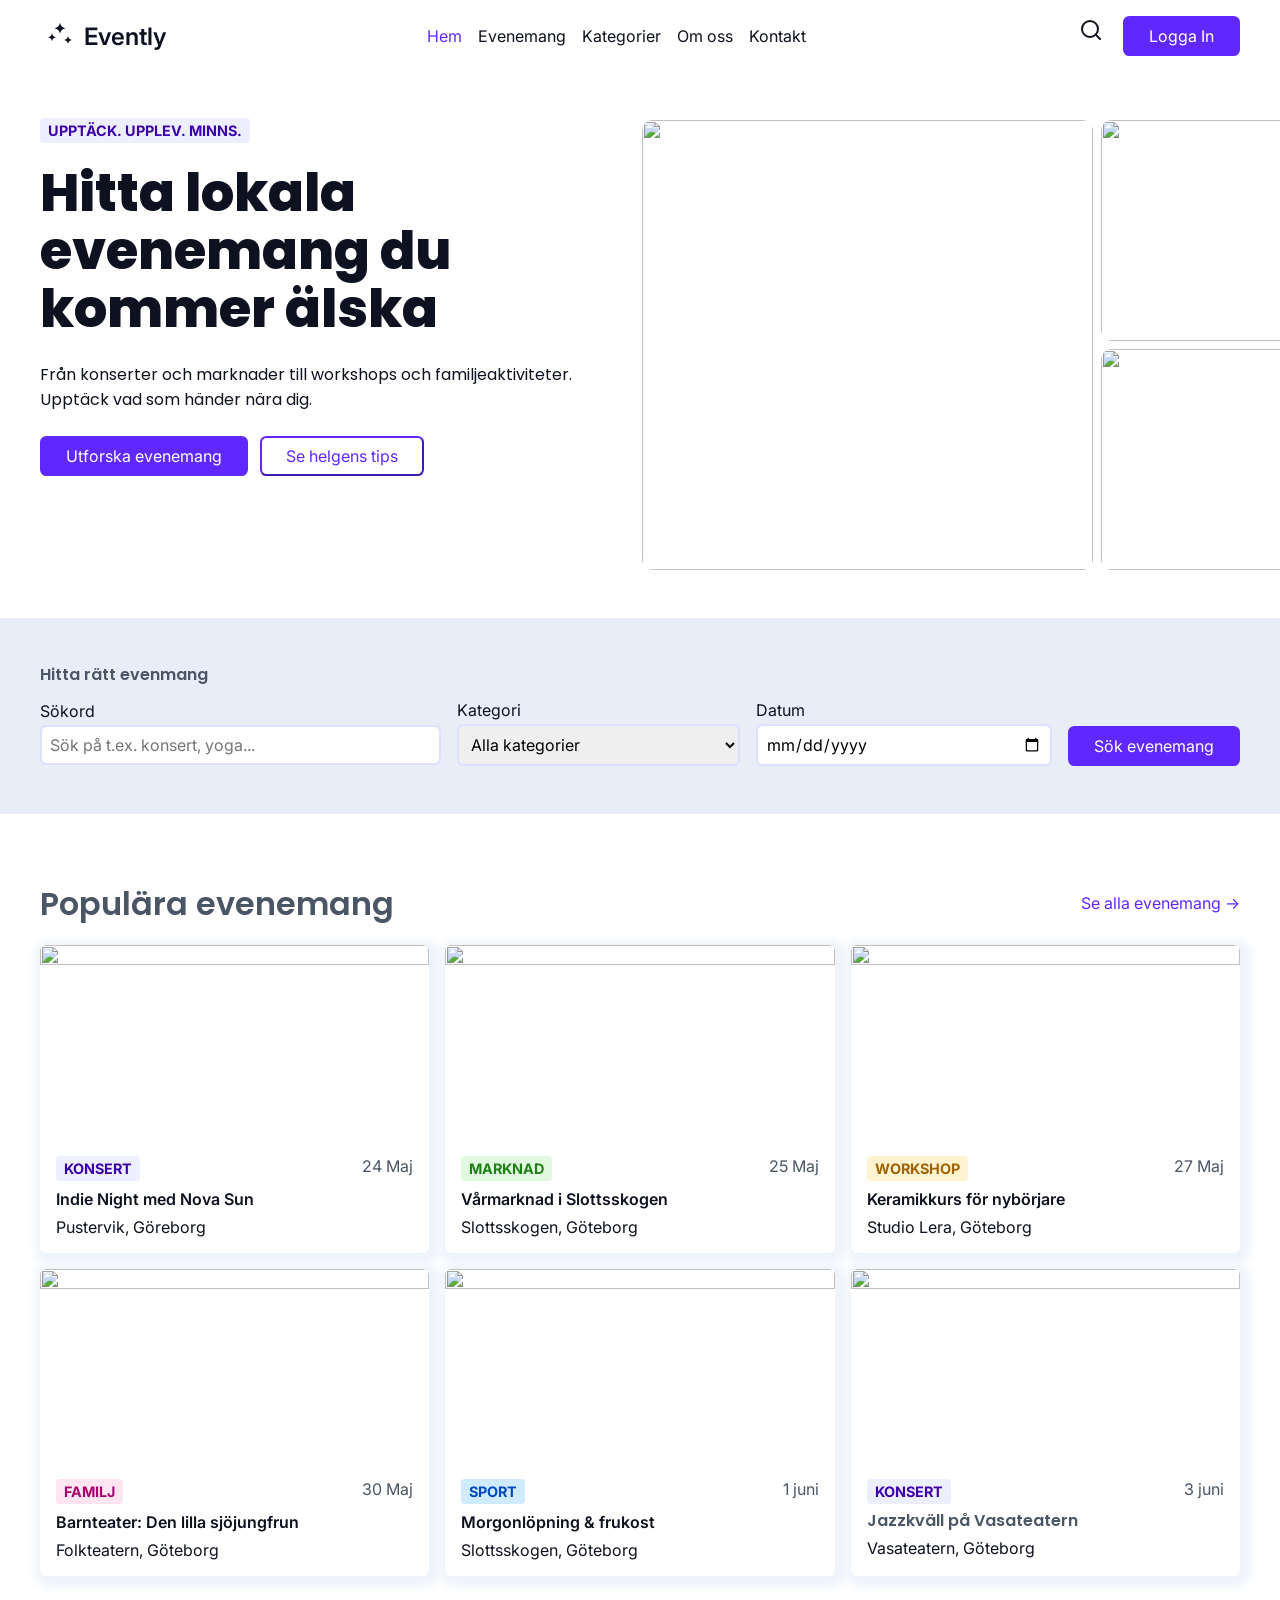
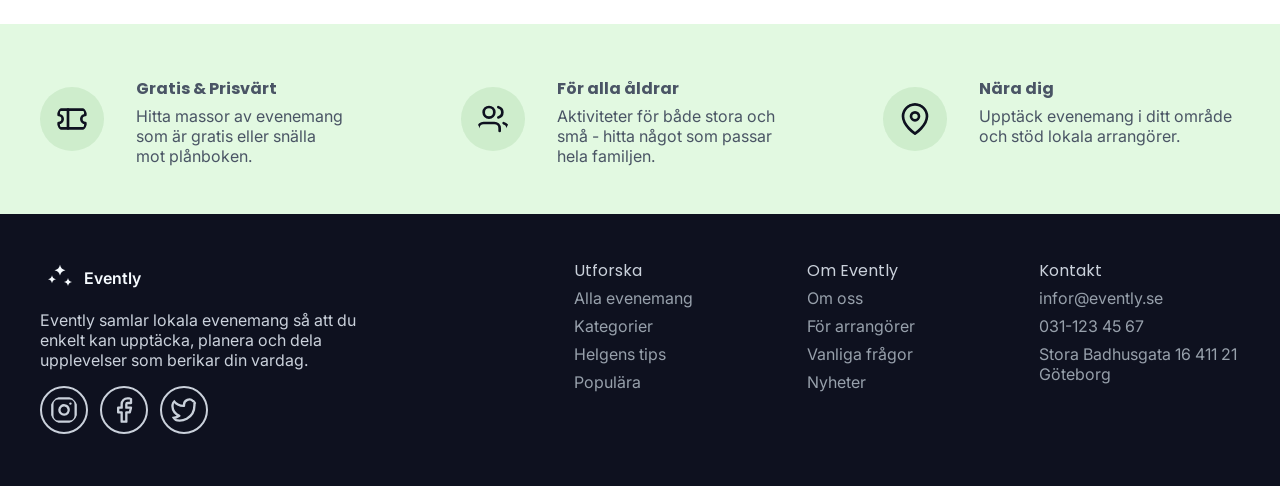
==== index.html @ c45d1dda "Fix: Header and burger responsiveness" ====
<!doctype html>
<html lang="sv">
  <head>
    <meta charset="UTF-8" />
    <meta name="viewport" content="width=device-width, initial-scale=1.0" />
    <title>Evently - Hitta lokala evenemang du kommer älska</title>
    <!-- Google Fonts Preconnect and Links for Variable Fonts: Inter and Poppins -->
    <link rel="preconnect" href="https://fonts.googleapis.com" />
    <link rel="preconnect" href="https://fonts.gstatic.com" crossorigin />
    <link
      href="https://fonts.googleapis.com/css2?family=Inter:ital,opsz,wght@0,14..32,100..900;1,14..32,100..900&family=Poppins:ital,wght@0,100;0,200;0,300;0,400;0,500;0,600;0,700;0,800;0,900;1,100;1,200;1,300;1,400;1,500;1,600;1,700;1,800;1,900&display=swap"
      rel="stylesheet"
    />
    <link rel="stylesheet" href="style.css" />
    <script src="/script.js" async></script>
  </head>

  <body>
    <!-- Header -->
    <header class="content-grid full-width">
      <div class="topnav">
        <span class="topnav__logo">
          <!-- logo icon -->
          <svg
            width="32"
            height="32"
            viewBox="0 0 24 24"
            fill="currentColor"
            xmlns="http://www.w3.org/2000/svg"
            aria-hidden="true"
          >
            <path
              d="M12 2c-.4 2.3-1.8 3.7-4.1 4.1C10.2 6.5 11.6 7.9 12 10.2c.4-2.3 1.8-3.7 4.1-4.1-2.3-.4-3.7-1.8-4.1-4.1zM6 10c-.3 1.7-1.3 2.7-3 3 1.7.3 2.7 1.3 3 3 .3-1.7 1.3-2.7 3-3-1.7-.3-2.7-1.3-3-3zm12 2c-.3 1.7-1.3 2.7-3 3 1.7.3 2.7 1.3 3 3 .3-1.7 1.3-2.7 3-3-1.7-.3-2.7-1.3-3-3z"
            />
          </svg>
          <a href="#"> Evently </a>
        </span>
        <span id="nav-label" hidden>Navigation</span>

        <div class="topnav__menu" role="dialog" aria-labelledby="nav-label">
          <button
            id="btnNavClose"
            class="topnav__close nav-button "
            aria-label="Close"
          >
            <svg
              width="20"
              height="20"
              xmlns="http://www.w3.org/2000/svg"
              viewBox="0 0 384 512"
            >
              <!--!Font Awesome Free v7.2.0 by @fontawesome - https://fontawesome.com License - https://fontawesome.com/license/free Copyright 2026 Fonticons, Inc.-->
              <path
                d="M376.6 84.5c11.3-13.6 9.5-33.8-4.1-45.1s-33.8-9.5-45.1 4.1L192 206 56.6 43.5C45.3 29.9 25.1 28.1 11.5 39.4S-3.9 70.9 7.4 84.5L150.3 256 7.4 427.5c-11.3 13.6-9.5 33.8 4.1 45.1s33.8 9.5 45.1-4.1L192 306 327.4 468.5c11.3 13.6 31.5 15.4 45.1 4.1s15.4-31.5 4.1-45.1L233.7 256 376.6 84.5z"
              />
            </svg>
            <!-- <img src="" alt="" width="28" height="28" /> -->
          </button>
          <ul class="topnav__links">
            <li class="topnav__item">
              <a href="#" class="topnav__link active-link">Hem</a>
            </li>
            <li class="topnav__item">
              <a href="#" class="topnav__link">Evenemang</a>
            </li>
            <li class="topnav__item">
              <a href="#" class="topnav__link">Kategorier</a>
            </li>
            <li class="topnav__item">
              <a href="#" class="topnav__link">Om oss</a>
            </li>
            <li class="topnav__item">
              <a href="#" class="topnav__link">Kontakt</a>
            </li>
          </ul>
          <button class="topnav__login-burger alt-button">Logga In</button>
        </div>
        <div>
          <!-- spyglass icon -->
          <a href="#" class="topnav__search-icon" aria-label="Sök på sidan">
            <svg
              width="24"
              height="24"
              viewBox="0 0 24 24"
              fill="none"
              stroke="currentColor"
              stroke-width="2"
              stroke-linecap="round"
              stroke-linejoin="round"
              aria-hidden="true"
            >
              <circle cx="11" cy="11" r="8"></circle>
              <line x1="21" y1="21" x2="16.65" y2="16.65"></line>
            </svg>
          </a>
          <button
            id="btnNavOpen"
            class="topnav__open nav-button alt-button"
            aria-expanded="false"
            aria-labelledby="nav-label"
          >
            <svg
              width="24"
              height="24"
              viewBox="0 0 20 20"
              fill="none"
              stroke="currentColor"
              stroke-width="2"
              stroke-linecap="round"
              stroke-linejoin="round"
              aria-hidden="true"
            >
              <line x1="4" y1="12" x2="20" y2="12"></line>
              <line x1="4" y1="6" x2="20" y2="6"></line>
              <line x1="4" y1="18" x2="20" y2="18"></line>
            </svg>
          </button>
          <button class="topnav__login cta-button">Logga In</button>
        </div>
      </div>
    </header>

    <!-- Main content -->
    <main class="content-grid">
      <section class="hero">
        <div class="hero__text-content">
          <span class="tag">Upptäck. Upplev. Minns.</span>
          <h1 class="hero__heading">
            <!-- h1? hero text-->
            Hitta lokala evenemang du kommer älska
          </h1>
          <p class="hero__paragraph">
            <!-- Hero blurb-->
            Från konserter och marknader till workshops och familjeaktiviteter.
            Upptäck vad som händer nära dig.
          </p>

          <div class="hero__cta">
            <button class="cta-button">Utforska evenemang</button>
            <button class="alt-button">Se helgens tips</button>
          </div>
        </div>
        <!--Bild grid-->
        <div class="hero__image-grid">
          <img
            src="https://picsum.photos/id/158/400/400"
            alt=""
            class="hero__image"
          /><img
            src="https://picsum.photos/id/195/400/200"
            alt=""
            class="hero__image"
          /><img
            src="https://picsum.photos/id/250/400/200"
            alt=""
            class="hero__image"
          />
        </div>
      </section>

      <section class="filter-bar full-width">
        <h2>Hitta rätt evenmang</h2>
        <div class="filter-bar__filters">
          <form>
            <div class="filter-bar__filter">
              <label for="search">Sökord </label>
              <input
                type="text"
                class="search"
                id="search"
                placeholder="Sök på t.ex. konsert, yoga..."
              />
            </div>
            <div class="filter-bar__filter">
              <label for="category">Kategori</label>
              <select name="" id="category">
                <option value="">Alla kategorier</option>
                <option value="">Konsert</option>
                <option value="">Marknad</option>
                <option value="">Workshop</option>
                <option value="">Familja</option>
                <option value="">Sport</option>
                <option value="">Hälsa</option>
              </select>
            </div>
            <div class="filter-bar__filter">
              <label for="date">Datum</label>
              <input type="date" id="date" />
            </div>
            <button class="cta-button">Sök evenemang</button>
          </form>
        </div>
      </section>

      <section class="grid-section">
        <div class="grid-section__top">
          <h2>Populära evenemang</h2>
          <a href="#">Se alla evenemang -></a>
        </div>
        <div class="grid-section__grid">
          <article class="grid-section__card">
            <div class="grid-section__card-top">
              <img
                src="https://picsum.photos/id/452/400/200"
                alt=""
                class="grid-section__card-image"
              />
              <svg
                class="grid-section__heart"
                width="20"
                height="20"
                viewBox="0 0 24 24"
                fill="none"
                stroke="currentColor"
                stroke-width="2"
                stroke-linecap="round"
                stroke-linejoin="round"
                aria-hidden="true"
              >
                <path
                  d="M20.84 4.61a5.5 5.5 0 0 0-7.78 0L12 5.67l-1.06-1.06a5.5 5.5 0 0 0-7.78 7.78l1.06 1.06L12 21.23l7.78-7.78 1.06-1.06a5.5 5.5 0 0 0 0-7.78z"
                ></path>
              </svg>
            </div>
            <div class="grid-section__text">
              <div class="grid-section__info-row">
                <span type="concert" class="grid-section__tag tag">Konsert</span
                ><span class="grid-section__date"
                  ><time datetime="2026-05-24">24 Maj</time></span
                >
              </div>
              <p class="grid-section__card-title">Indie Night med Nova Sun</p>
              <p class="grid-section__card-location">Pustervik, Göreborg</p>
            </div>
          </article>

          <article class="grid-section__card">
            <div class="grid-section__card-top">
              <img
                src="https://picsum.photos/id/459/400/200"
                alt=""
                class="grid-section__card-image"
              />
              <svg
                class="grid-section__heart"
                width="20"
                height="20"
                viewBox="0 0 24 24"
                fill="none"
                stroke="currentColor"
                stroke-width="2"
                stroke-linecap="round"
                stroke-linejoin="round"
                aria-hidden="true"
              >
                <path
                  d="M20.84 4.61a5.5 5.5 0 0 0-7.78 0L12 5.67l-1.06-1.06a5.5 5.5 0 0 0-7.78 7.78l1.06 1.06L12 21.23l7.78-7.78 1.06-1.06a5.5 5.5 0 0 0 0-7.78z"
                ></path>
              </svg>
            </div>
            <div class="grid-section__text">
              <div class="grid-section__info-row">
                <span type="market" class="grid-section__tag tag">Marknad</span
                ><span class="grid-section__date"
                  ><time datetime="2026-05-24">25 Maj</time></span
                >
              </div>
              <p class="grid-section__card-title">Vårmarknad i Slottsskogen</p>
              <p class="grid-section__card-location">Slottsskogen, Göteborg</p>
            </div>
          </article>

          <article class="grid-section__card">
            <div class="grid-section__card-top">
              <img
                src="https://picsum.photos/id/137/400/200"
                alt=""
                class="grid-section__card-image"
              />
              <svg
                class="grid-section__heart"
                width="20"
                height="20"
                viewBox="0 0 24 24"
                fill="none"
                stroke="currentColor"
                stroke-width="2"
                stroke-linecap="round"
                stroke-linejoin="round"
                aria-hidden="true"
              >
                <path
                  d="M20.84 4.61a5.5 5.5 0 0 0-7.78 0L12 5.67l-1.06-1.06a5.5 5.5 0 0 0-7.78 7.78l1.06 1.06L12 21.23l7.78-7.78 1.06-1.06a5.5 5.5 0 0 0 0-7.78z"
                ></path>
              </svg>
            </div>
            <div class="grid-section__text">
              <div class="grid-section__info-row">
                <span type="workshop" class="grid-section__tag tag"
                  >Workshop</span
                ><span class="grid-section__date"
                  ><time datetime="2026-05-24">27 Maj</time></span
                >
              </div>
              <p class="grid-section__card-title">Keramikkurs för nybörjare</p>
              <p class="grid-section__card-location">Studio Lera, Göteborg</p>
            </div>
          </article>

          <article class="grid-section__card">
            <div class="grid-section__card-top">
              <img
                src="https://picsum.photos/id/1084/400/200"
                alt=""
                class="grid-section__card-image"
              />
              <svg
                class="grid-section__heart"
                width="20"
                height="20"
                viewBox="0 0 24 24"
                fill="none"
                stroke="currentColor"
                stroke-width="2"
                stroke-linecap="round"
                stroke-linejoin="round"
                aria-hidden="true"
              >
                <path
                  d="M20.84 4.61a5.5 5.5 0 0 0-7.78 0L12 5.67l-1.06-1.06a5.5 5.5 0 0 0-7.78 7.78l1.06 1.06L12 21.23l7.78-7.78 1.06-1.06a5.5 5.5 0 0 0 0-7.78z"
                ></path>
              </svg>
            </div>
            <div class="grid-section__text">
              <div class="grid-section__info-row">
                <span type="family" class="grid-section__tag tag">Familj</span
                ><span class="grid-section__date"
                  ><time datetime="2026-05-24">30 Maj</time></span
                >
              </div>
              <p class="grid-section__card-title">
                Barnteater: Den lilla sjöjungfrun
              </p>
              <p class="grid-section__card-location">Folkteatern, Göteborg</p>
            </div>
          </article>

          <article class="grid-section__card">
            <div class="grid-section__card-top">
              <img
                src="https://picsum.photos/id/473/400/200"
                alt=""
                class="grid-section__card-image"
              />
              <svg
                class="grid-section__heart"
                width="20"
                height="20"
                viewBox="0 0 24 24"
                fill="none"
                stroke="currentColor"
                stroke-width="2"
                stroke-linecap="round"
                stroke-linejoin="round"
                aria-hidden="true"
              >
                <path
                  d="M20.84 4.61a5.5 5.5 0 0 0-7.78 0L12 5.67l-1.06-1.06a5.5 5.5 0 0 0-7.78 7.78l1.06 1.06L12 21.23l7.78-7.78 1.06-1.06a5.5 5.5 0 0 0 0-7.78z"
                ></path>
              </svg>
            </div>
            <div class="grid-section__text">
              <div class="grid-section__info-row">
                <span type="sport" class="grid-section__tag tag">Sport</span
                ><span class="grid-section__date"
                  ><time datetime="2026-05-24">1 juni</time></span
                >
              </div>
              <p class="grid-section__card-title">Morgonlöpning & frukost</p>
              <p class="grid-section__card-location">Slottsskogen, Göteborg</p>
            </div>
          </article>
          <article class="grid-section__card">
            <div class="grid-section__card-top">
              <img
                src="https://picsum.photos/id/1082/400/200"
                alt=""
                class="grid-section__card-image"
              />
              <svg
                class="grid-section__heart"
                width="20"
                height="20"
                viewBox="0 0 24 24"
                fill="none"
                stroke="currentColor"
                stroke-width="2"
                stroke-linecap="round"
                stroke-linejoin="round"
                aria-hidden="true"
              >
                <path
                  d="M20.84 4.61a5.5 5.5 0 0 0-7.78 0L12 5.67l-1.06-1.06a5.5 5.5 0 0 0-7.78 7.78l1.06 1.06L12 21.23l7.78-7.78 1.06-1.06a5.5 5.5 0 0 0 0-7.78z"
                ></path>
              </svg>
            </div>
            <div class="grid-section__text">
              <div class="grid-section__info-row">
                <span type="concert" class="grid-section__tag tag">Konsert</span
                ><span class="grid-section__date"
                  ><time datetime="2026-05-24">3 juni</time></span
                >
              </div>
              <h3 class="grid-section__card-title">Jazzkväll på Vasateatern</h3>
              <p class="grid-section__card-location">Vasateatern, Göteborg</p>
            </div>
          </article>
        </div>
      </section>

      <section class="sales-bar full-width">
        <div class="sales-bar__wrapper">
          <div class="sales-bar__item">
            <!-- ticket icon -->
            <svg
              class="m-1 text-emerald-800 sales-bar__image"
              width="24"
              height="24"
              viewBox="0 0 24 24"
              fill="none"
              stroke="currentColor"
              stroke-width="2"
              stroke-linecap="round"
              stroke-linejoin="round"
              aria-hidden="true"
            >
              <path
                d="M2 9a3 3 0 0 1 0 6v2a2 2 0 0 0 2 2h16a2 2 0 0 0 2-2v-2a3 3 0 0 1 0-6V7a2 2 0 0 0-2-2H4a2 2 0 0 0-2 2v2z"
              ></path>
              <line x1="9" y1="5" x2="9" y2="19"></line>
            </svg>
            <div>
              <h2 class="sales-bar__title">Gratis & Prisvärt</h2>
              <p class="sales-bar__text">
                Hitta massor av evenemang som är gratis eller snälla mot
                plånboken.
              </p>
            </div>
          </div>
          <div class="sales-bar__item">
            <!-- people icon -->
            <svg
              class="m-1 text-emerald-800 sales-bar__image"
              width="24"
              height="24"
              viewBox="0 0 24 24"
              fill="none"
              stroke="currentColor"
              stroke-width="2"
              stroke-linecap="round"
              stroke-linejoin="round"
              aria-hidden="true"
            >
              <path d="M17 21v-2a4 4 0 0 0-4-4H5a4 4 0 0 0-4 4v2"></path>
              <circle cx="9" cy="7" r="4"></circle>
              <path d="M23 21v-2a4 4 0 0 0-3-3.87"></path>
              <path d="M16 3.13a4 4 0 0 1 0 7.75"></path>
            </svg>
            <div>
              <h2 class="sales-bar__title">För alla åldrar</h2>
              <p class="sales-bar__text">
                Aktiviteter för både stora och små - hitta något som passar hela
                familjen.
              </p>
            </div>
          </div>
          <div class="sales-bar__item">
            <!-- location icon -->
            <svg
              class="m-1 text-emerald-800 sales-bar__image"
              width="24"
              height="24"
              viewBox="0 0 24 24"
              fill="none"
              stroke="currentColor"
              stroke-width="2"
              stroke-linecap="round"
              stroke-linejoin="round"
              aria-hidden="true"
            >
              <path d="M21 10c0 7-9 13-9 13s-9-6-9-13a9 9 0 0 1 18 0z"></path>
              <circle cx="12" cy="10" r="3"></circle>
            </svg>
            <div>
              <h2 class="sales-bar__title">Nära dig</h2>
              <p class="sales-bar__text">
                Upptäck evenemang i ditt område och stöd lokala arrangörer.
              </p>
            </div>
          </div>
        </div>
      </section>
    </main>

    <!-- Footer -->
    <footer class="content-grid full-width">
      <div class="footer__wrapper">
        <div class="footer__logo-wrapper wrapper">
          <span class="footer__logo">
            <svg
              width="32"
              height="32"
              viewBox="0 0 24 24"
              fill="currentColor"
              xmlns="http://www.w3.org/2000/svg"
              aria-hidden="true"
            >
              <path
                d="M12 2c-.4 2.3-1.8 3.7-4.1 4.1C10.2 6.5 11.6 7.9 12 10.2c.4-2.3 1.8-3.7 4.1-4.1-2.3-.4-3.7-1.8-4.1-4.1zM6 10c-.3 1.7-1.3 2.7-3 3 1.7.3 2.7 1.3 3 3 .3-1.7 1.3-2.7 3-3-1.7-.3-2.7-1.3-3-3zm12 2c-.3 1.7-1.3 2.7-3 3 1.7.3 2.7 1.3 3 3 .3-1.7 1.3-2.7 3-3-1.7-.3-2.7-1.3-3-3z"
              />
            </svg>
            Evently</span
          >
          <p>
            Evently samlar lokala evenemang så att du enkelt kan upptäcka,
            planera och dela upplevelser som berikar din vardag.
          </p>
          <div class="footer__social-icons">
            <!-- instagram icon -->
            <a href="#" aria-label="Instagram">
              <svg
                width="20"
                height="20"
                viewBox="0 0 24 24"
                fill="none"
                stroke="currentColor"
                stroke-width="2"
                stroke-linecap="round"
                stroke-linejoin="round"
                aria-hidden="true"
              >
                <rect x="2" y="2" width="20" height="20" rx="5" ry="5"></rect>
                <path
                  d="M16 11.37A4 4 0 1 1 12.63 8 4 4 0 0 1 16 11.37z"
                ></path>
                <line x1="17.5" y1="6.5" x2="17.51" y2="6.5"></line>
              </svg>
            </a>
            <!-- facebook icon -->
            <a href="#" aria-label="Facebook">
              <svg
                width="20"
                height="20"
                viewBox="0 0 24 24"
                fill="none"
                stroke="currentColor"
                stroke-width="2"
                stroke-linecap="round"
                stroke-linejoin="round"
                aria-hidden="true"
              >
                <path
                  d="M18 2h-3a5 5 0 0 0-5 5v3H7v4h3v8h4v-8h3l1-4h-4V7a1 1 0 0 1 1-1h3z"
                ></path>
              </svg>
            </a>
            <a href="#" aria-label="Twitter / X">
              <svg
                width="20"
                height="20"
                viewBox="0 0 24 24"
                fill="none"
                stroke="currentColor"
                stroke-width="2"
                stroke-linecap="round"
                stroke-linejoin="round"
                aria-hidden="true"
              >
                <path
                  d="M23 3a10.9 10.9 0 0 1-3.14 1.53 4.48 4.48 0 0 0-7.86 3v1A10.66 10.66 0 0 1 3 4s-4 9 5 13a11.64 11.64 0 0 1-7 2c9 5 20 0 20-11.5a4.5 4.5 0 0 0-.08-.83A7.72 7.72 0 0 0 23 3z"
                ></path>
              </svg>
            </a>
          </div>
        </div>

        <div class="footer__explore-wrapper wrapper">
          <h3>Utforska</h3>
          <ul>
            <li><a href="#">Alla evenemang</a></li>
            <li><a href="#">Kategorier</a></li>
            <li><a href="#">Helgens tips</a></li>
            <li><a href="#">Populära</a></li>
          </ul>
        </div>
        <div class="footer__about-wrapper wrapper">
          <h3>Om Evently</h3>
          <ul>
            <li><a href="#">Om oss</a></li>
            <li><a href="#">För arrangörer</a></li>
            <li><a href="#">Vanliga frågor</a></li>
            <li><a href="#">Nyheter</a></li>
          </ul>
        </div>
        <div class="footer__contact-wrapper wrapper">
          <h3>Kontakt</h3>
          <ul>
            <li><a href="mailto:#">infor@evently.se</a></li>
            <li><a href="tel:#">031-123 45 67</a></li>
            <li><address>Stora Badhusgata 16 411 21 Göteborg</address></li>
          </ul>
        </div>
      </div>
    </footer>
  </body>
</html>
---- style.css ----
:root {
  /* Fonts */
  --font-inter: "Inter", system-ui, -apple-system, sans-serif;
  --font-poppins: "Poppins", system-ui, -apple-system, sans-serif;

  /* Brand Colors */
  --purple-100: oklch(95.6% 0.028 282);
  --purple-200: oklch(91.7% 0.049 281);
  --purple-400: oklch(65.382% 0.18828 279.856);
  --purple-600: oklch(51.52% 0.2801 282.26);
  --purple-800: oklch(33.8% 0.24 285);
  --indigo-100: oklch(94.5% 0.015 264);

  /* Neutral Colors */
  --gray-50: oklch(98.53% 0.0076 250.77);
  --gray-100: oklch(96.5% 0.01 250);
  --gray-300: oklch(85.82% 0.0156 254.4);
  --gray-400: oklch(70.12% 0.019 252.3);
  --gray-600: oklch(44.51% 0.0304 257.65);
  --gray-900: oklch(18.23% 0.0298 274.65);
  --gray-950: oklch(18.23% 0.0298 274.65);
  --white: oklch(100% 0 0);
  --transparent: oklch(100% 0 0 / 0);

  /* Utility Colors */
  --mint-50: oklch(97.5% 0.015 165);
  --mint-200: oklch(92% 0.035 165);
  --emerald-100: oklch(95.9% 0.04 144);
  --emerald-800: oklch(52.71% 0.1654 142.1);
  --orange-100: oklch(96.8% 0.05 90);
  --orange-800: oklch(55% 0.14 75);
  --pink-100: oklch(94.8% 0.035 348);
  --pink-800: oklch(48.55% 0.2038 350.7);
  --blue-100: oklch(92.8% 0.05 250);
  --blue-800: oklch(45% 0.2 260);

  /* Spacing */
  --spacing: 0.25rem;
  --spacing-1: 0.25rem;
  --spacing-2: 0.5rem;
  --spacing-3: 0.75rem;
  --spacing-4: 1rem;
  --spacing-5: 1.5rem;
  --spacing-6: 2rem;
  --spacing-7: 3rem;

  /* Rounded */
  --rounded: 0.25rem;
  --rounded-1: 0.4rem;
  --rounded-2: 0.7rem;
}

/* ==========================================
    Basic reset & typography
   ========================================== */

* {
  margin: 0;
  padding: 0;
  font: inherit;

  box-sizing: border-box;
}

img {
  max-width: 100%;
  height: auto;
  display: block;
  object-fit: cover;
}

a {
  text-decoration: none;
  color: inherit;
  cursor: pointer;
}

ul {
  list-style: none;
}

/* Add dark mode back in if there is time. */

html {
  color-scheme: light;
}

/*** Global/base styles ***/

body {
  font-family: var(--font-inter);
  color: var(--gray-900);
}

h1,
h2,
h3,
h4,
h5,
h6 {
  font-family: var(--font-poppins);
  text-wrap: balance;
  line-height: 1.1;
}

h2,
h3,
h4,
h5,
h6 {
  color: var(--gray-600);
}

p {
  text-wrap: pretty;
}

/* Custom premium scrollbar */
::-webkit-scrollbar {
  width: 10px;
}

::-webkit-scrollbar-track {
  background: var(--gray-50);
}

::-webkit-scrollbar-thumb {
  background: var(--gray-300);
  border-radius: 5px;
  border: 2px solid var(--gray-50);
}

::-webkit-scrollbar-thumb:hover {
  background: var(--purple-400);
}

/* Kevin Powell's content-grid layout pattern */
.content-grid {
  --padding-inline: calc(var(--spacing) * 6);
  --content-max-width: 75rem;
  --breakout-max-width: 85rem;

  --breakout-size: calc(
    (var(--breakout-max-width) - var(--content-max-width)) / 2
  );

  display: grid;
  grid-template-columns:
    [full-width-start] minmax(var(--padding-inline), 1fr)
    [breakout-start] minmax(0, var(--breakout-size)) [content-start] minmax(
      min(100% - (var(--padding-inline) * 2), var(--content-max-width)),
      1fr
    )
    [content-end] minmax(0, var(--breakout-size)) [breakout-end] minmax(
      var(--padding-inline),
      1fr
    )
    [full-width-end];
}

.content-grid > :not(.breakout, .full-width),
.full-width > :not(.breakout, .full-width) {
  grid-column: content;
}

.content-grid > .breakout {
  grid-column: breakout;
}

.content-grid > .full-width {
  grid-column: full-width;

  display: grid;
  grid-template-columns: inherit;
}

/* Screen-reader utility (Visually Hidden) */
.visually-hidden {
  position: absolute;
  width: 1px;
  height: 1px;
  padding: 0;
  margin: -1px;
  overflow: hidden;
  clip: rect(0, 0, 0, 0);
  white-space: nowrap;
  border: 0;
}

/* Navigation both mobile and desktop */

.topnav {
  display: flex;
  justify-content: space-between;
  align-items: center;
  padding-block: var(--spacing-4);

  .nav-button {
    border: 0;

    @media (width >= 50rem) {
      display: none;
    }
  }

  .topnav__login-burger {
    background-color: var(--white);
    color: var(--purple-600);
    order: 3;
    display: inline;

    margin: auto;

    @media (width >= 50rem) {
      display: none;
    }
  }

  .topnav__login {
    order: 3;
    display: none;
    @media (width >= 50rem) {
      display: inline;
    }
  }

  #btnNavOpen {
    order: 3;
  }
}

.topnav__logo,
.footer__logo {
  display: flex;
  align-items: center;
  gap: var(--spacing-2);
  padding-inline: var(--spacing-1);

  a {
    font-size: 1.5rem;
    font-weight: 600;
  }
}

.footer__logo {
  font-size: 1rem;
  font-weight: 600;
  color: var(--gray-50);
}

.topnav__menu.is-open {
  translate: 0;

  @media (prefers-reduced-motion) {
    opacity: 1;
  }
}

.topnav__close {
  display: block;
  margin-inline-start: auto;
  margin-block-end: 8rem;
}

.topnav__menu {
  @media (width < 50rem) {
    position: fixed;
    display: flex;
    flex-direction: column;
    z-index: 20;
    inset: 0;
    padding: 1.5rem;
    background-color: var(--purple-400);
    translate: 100vw 0;
    transition: translate 0.5s ease-in-out;
  }

  @media (width < 50rem) and (prefers-reduced-motion) {
    translate: 0;
    opacity: 0;
    transition: opacity 500ms ease-in-out;
  }
}

.topnav__links {
  display: flex;
  gap: 1rem;
  align-items: center;

  @media (width < 50rem) {
    flex-direction: column;
  }
}

.active-link {
  color: var(--purple-600);
}

.topnav__item {
  transition: 0.15s ease-in-out;

  &:hover,
  &:focus-visible {
    color: var(--purple-600);
    transform: translateY(-0.25rem);
  }

  &:active {
    transform: translateY(-0.1rem);
  }
}

.topnav__search-icon {
  padding: 1rem;
  transition: 0.15s ease-in-out;

  &:hover,
  &:focus-visible {
    color: var(--purple-600);
    transform: translateY(-0.25rem);
  }

  &:active {
    transform: translateY(-0.1rem);
  }
}

button {
  --button-background: var(--purple-600);
  --button-text: var(--white);
  background-color: var(--button-background);
  color: var(--button-text);
  padding-inline: var(--spacing-5);
  padding-block: var(--spacing-2);
  border-radius: var(--rounded-1);
  cursor: pointer;
  transition: 0.1s ease-out;

  &:hover,
  &:focus-visible {
    background-color: oklch(from var(--button-background) l c h / 0.8);
    color: oklch(from var(--button-text) l c h / 0.8);
    transform: translateY(-0.25rem) scale(1.02);
  }

  &:active {
    transform: translateY(-0.05rem) scale(1);
  }
}

.nav-button {
  --button-background: var(--transparent);
  padding: 0;

  &:hover,
  &:focus-visible {
    background-color: oklch(from var(--button-background) l c h / 0.8);
  }
}

.cta-button {
  --button-background: var(--purple-600);
  --button-text: var(--white);
  border: 2px solid var(--purple-600);
}
.alt-button {
  --button-background: var(--white);
  --button-text: var(--purple-600);
  border-color: var(--purple-600);
}

.tag {
  --tag-color: var(--purple-100);
  --tag-text-color: var(--purple-800);
  text-transform: uppercase;
  font-weight: bold;
  font-size: 0.9rem;
  padding-inline: var(--spacing-2);
  padding-block: var(--spacing-1);
  background-color: var(--tag-color);
  color: var(--tag-text-color);
  border-radius: var(--rounded);

  &[type="concert"] {
    --tag-color: var(--purple-100);
    --tag-text-color: var(--purple-800);
  }

  &[type="market"] {
    --tag-color: var(--emerald-100);
    --tag-text-color: var(--emerald-800);
  }

  &[type="workshop"] {
    --tag-color: var(--orange-100);
    --tag-text-color: var(--orange-800);
  }

  &[type="family"] {
    --tag-color: var(--pink-100);
    --tag-text-color: var(--pink-800);
  }

  &[type="sport"] {
    --tag-color: var(--blue-100);
    --tag-text-color: var(--blue-800);
  }
}
.hero {
  display: flex;
  flex-direction: column;
  justify-content: space-between;
  min-height: 30vh;
  margin-block: var(--spacing-6);

  padding-block: 1rem;

  .hero__heading {
    margin-block: var(--spacing-5);
    font-size: clamp(2rem, 3.5vw + 0.5rem, 5rem);
    font-weight: 800;
  }

  .hero__paragraph {
    margin-block: var(--spacing-5);
    font-family: var(--font-poppins);
    font-size: 1rem;
  }

  .hero__cta {
    display: flex;
    flex-wrap: wrap;
    gap: var(--spacing-3);
  }

  .hero__image-grid {
    width: 100%;
    display: grid;
    gap: var(--spacing-2);
    margin-block-start: var(--spacing-6);
    grid-template-columns: 1fr 1fr 1fr;

    img {
      width: 100%;
      aspect-ratio: 1 / 1;
      object-fit: cover;
      border-radius: var(--rounded-2);
    }
  }
  @media (width > 50rem) {
    .hero__image-grid {
      grid-template-columns: 4fr 2fr 3fr;

      img {
        height: 100%;
      }
    }
  }

  @media (width > 65rem) {
    flex-direction: row;
    gap: var(--spacing-6);
    .hero__image:nth-child(1) {
      grid-row: 1 / -3;
    }

    .hero__image-grid {
      margin-block: 0;

      grid-template-columns: 5fr 3fr;

      img {
        height: 100%;
      }
    }
  }
}

.filter-bar {
  background-color: var(--indigo-100);
  padding-block: 3rem;

  h2 {
    font-weight: 600;
    padding-block-end: var(--spacing-4);
  }

  form {
    display: flex;
    flex-wrap: wrap;
    justify-content: space-between;
    align-items: center;
    gap: var(--spacing-4);
  }

  .filter-bar__filter {
    display: flex;
    flex-direction: column;
    gap: var(--spacing-1);
    flex-grow: 1;
  }

  input,
  select {
    border-radius: var(--rounded-1);
    padding-block: var(--spacing-2);
    padding-inline: var(--spacing-2);
    border: 2px solid var(--purple-200);
  }

  button {
    flex-shrink: 0;
    align-self: end;
  }
}

.grid-section {
  margin-block: var(--spacing-7);
}

.grid-section__top {
  display: flex;
  justify-content: space-between;
  align-items: centeR;
  padding-block: var(--spacing-5);

  h2 {
    font-size: 2rem;
    font-weight: 600;
  }

  a {
    color: var(--purple-600);
  }
}

.grid-section__heart {
  position: absolute;
  top: 1rem;
  right: 1rem;

  z-index: 10;
  width: 2rem;
  height: 2rem;

  color: white;
  padding: 5px;
  border-radius: 1000rem;

  &:hover,
  &:focus {
    background-color: oklch(from var(--white) l c h / 0.5);
    cursor: pointer;
  }
}

.grid-section__grid {
  display: grid;
  gap: var(--spacing-4);
  grid-template-columns: repeat(auto-fit, minmax(300px, 1fr));
}

.grid-section__card {
  position: relative;
  /* border: 2px solid red; */
  border-radius: var(--rounded-1);

  box-shadow: 3px 3px 10px 8px var(--gray-100);

  img:nth-child(1) {
    width: 100%;
    aspect-ratio: 2 / 1;
    object-fit: cover;
    border-radius: var(--rounded-1) var(--rounded-1) 0 0;
  }

  .grid-section__text {
    padding: 1rem;
  }

  .grid-section__info-row {
    display: flex;
    justify-content: space-between;
  }

  .grid-section__date {
    color: var(--gray-600);
  }

  .grid-section__card-title {
    font-weight: 600;
    padding-block: var(--spacing-2);
  }
}

.sales-bar {
  background-color: var(--emerald-100);
  padding-block: var(--spacing-7);
}

.sales-bar__wrapper {
  display: grid;
  gap: var(--spacing-4);
  grid-template-columns: 1fr 1fr 1fr;

  gap: 4rem;

  @media (width < 40rem) {
    grid-template-columns: 200px;
    margin: auto;
  }
}

.sales-bar__item {
  display: flex;
  gap: 2rem;

  align-items: start;

  h2 {
    font-weight: bold;
    padding-block: var(--spacing-2);
  }

  p {
    color: var(--gray-600);
  }

  @media (width < 60rem) {
    align-items: center;
    flex-direction: column;
    text-align: center;
  }
}

.sales-bar__image {
  align-self: center;
  width: 4rem;
  height: 4rem;
  flex-shrink: 0;
  padding: var(--spacing-4);
  border-radius: 1000rem;
  background-color: oklch(from var(--emerald-800) l c h / 0.1);
}

footer {
  background-color: var(--gray-950);
  color: var(--gray-300);

  padding-block: var(--spacing-7);
}

.footer__wrapper {
  display: grid;
  grid-template-columns: 5fr 2fr 2fr 2fr;
  gap: 2rem;

  .wrapper {
    display: flex;
    flex-direction: column;
    gap: var(--spacing-2);

    h3 {
      color: var(--gray-500);
    }

    ul {
      display: flex;
      flex-direction: column;
      gap: var(--spacing-2);
      color: var(--gray-400);
    }
  }

  @media (width < 60rem) {
    grid-template-columns: 1fr 1fr;

    .footer__logo-wrapper {
      grid-column: 1 / -1;
    }
  }

  @media (width < 40rem) {
    grid-template-columns: 1fr;

    .footer__logo-wrapper {
      grid-column: 1 / -1;
    }
  }
}

.footer__logo-wrapper {
  width: 34ch;

  p {
    margin-block: var(--spacing-2);
  }
}

.footer__social-icons {
  display: flex;
  gap: var(--spacing-3);

  svg {
    width: 3rem;
    height: 3rem;
    padding: var(--spacing-2);
    border: 2px solid var(--gray-300);
    border-radius: 100rem;
  }
}
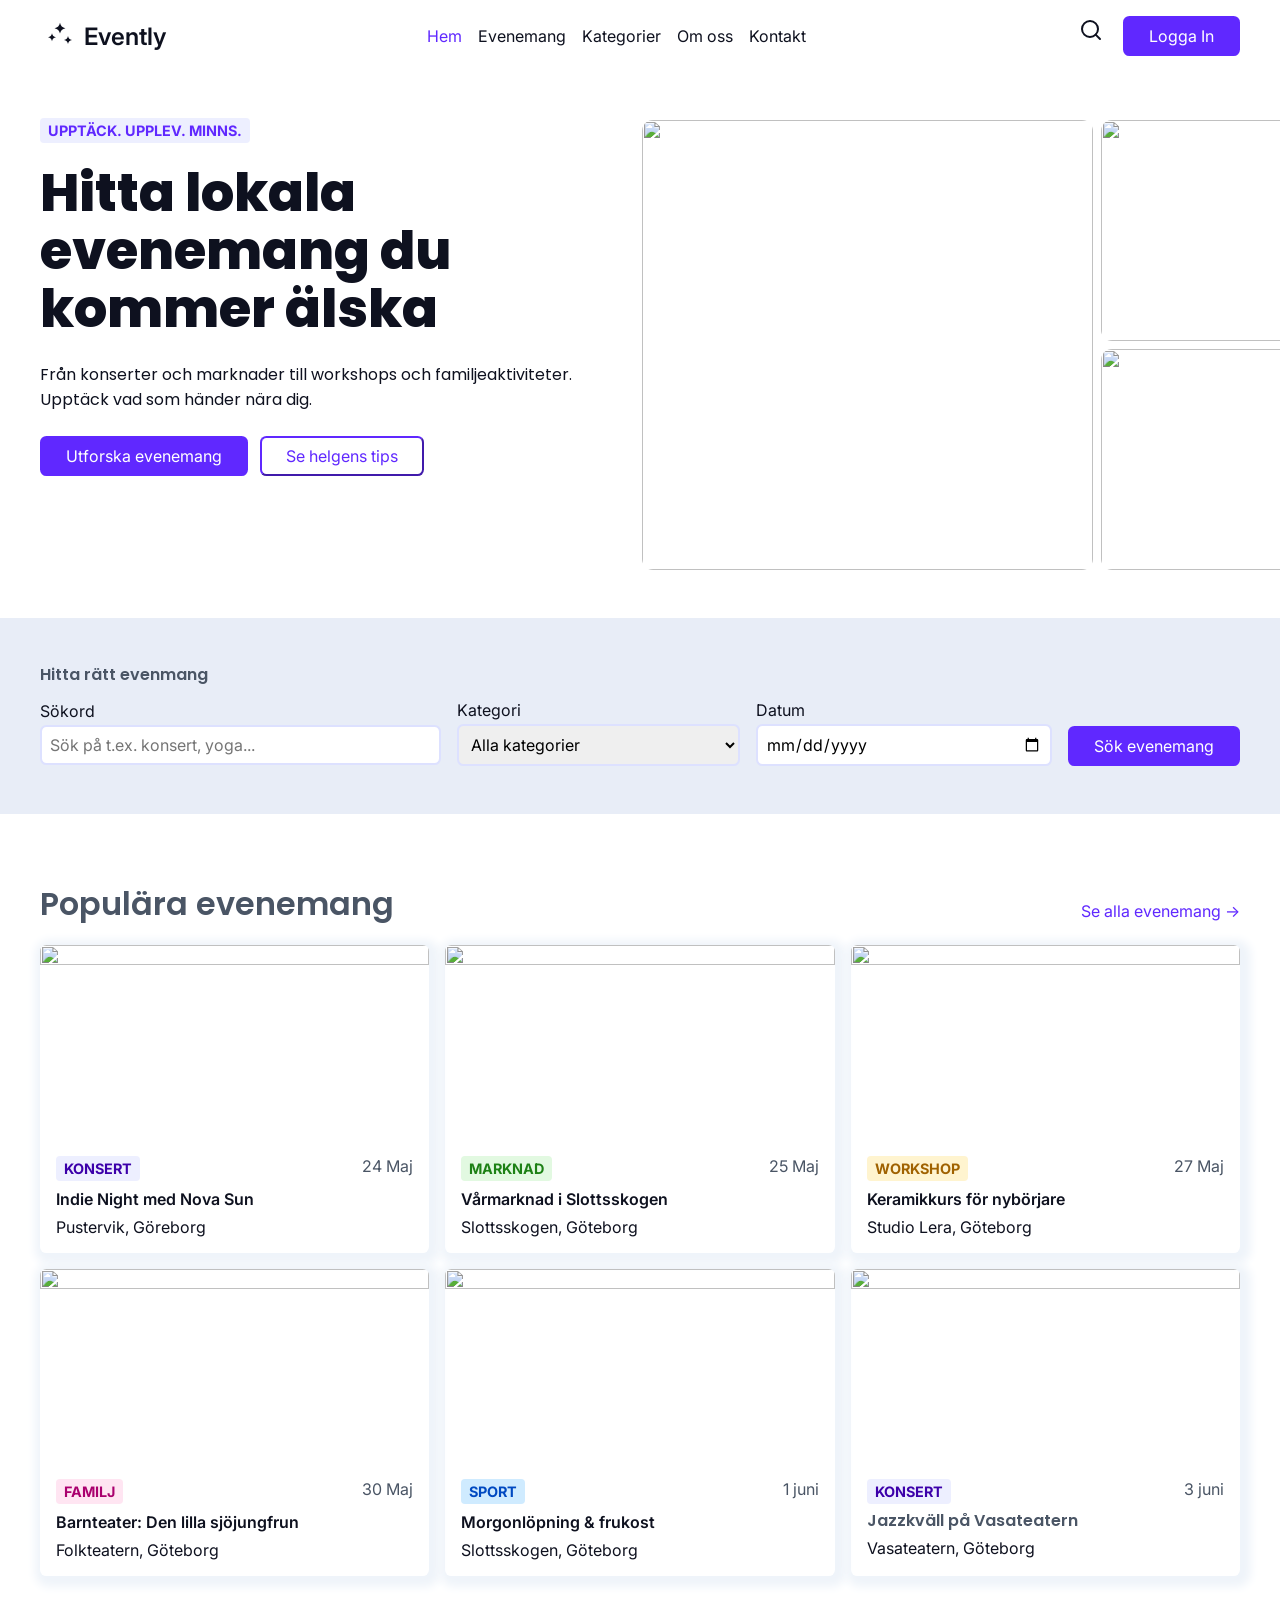
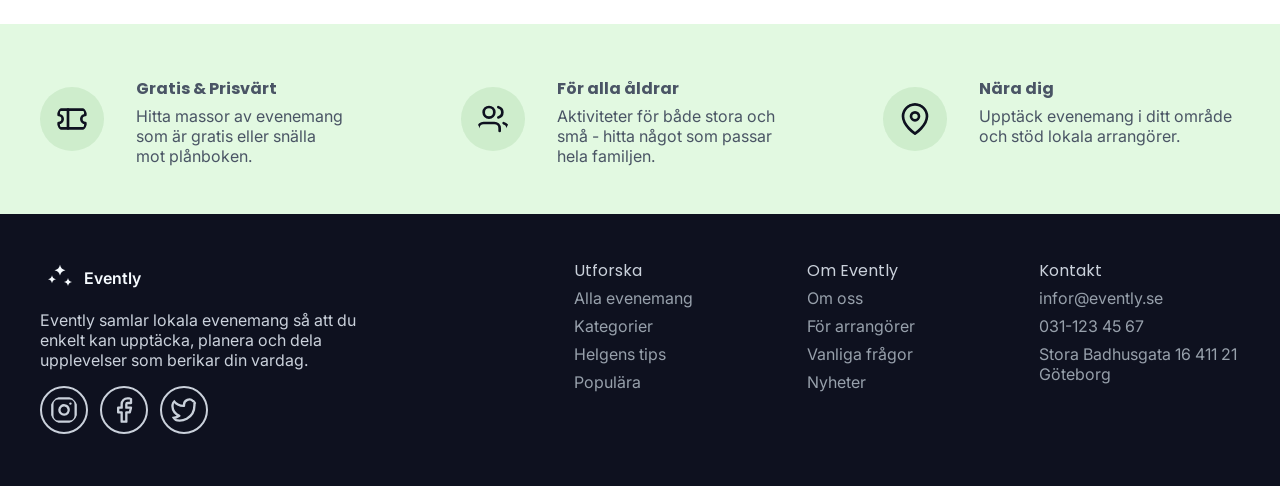
==== commit 2c36ae39: "Update: Refactored CSS to prepare for light-dark mode" ====
--- a/index.html
+++ b/index.html
@@ -40,7 +40,7 @@
         <div class="topnav__menu" role="dialog" aria-labelledby="nav-label">
           <button
             id="btnNavClose"
-            class="topnav__close nav-button "
+            class="topnav__close nav-button interactive"
             aria-label="Close"
           >
             <svg
@@ -57,27 +57,33 @@
             <!-- <img src="" alt="" width="28" height="28" /> -->
           </button>
           <ul class="topnav__links">
-            <li class="topnav__item">
+            <li class="topnav__item interactive">
               <a href="#" class="topnav__link active-link">Hem</a>
             </li>
-            <li class="topnav__item">
+            <li class="topnav__item interactive">
               <a href="#" class="topnav__link">Evenemang</a>
             </li>
-            <li class="topnav__item">
+            <li class="topnav__item interactive">
               <a href="#" class="topnav__link">Kategorier</a>
             </li>
-            <li class="topnav__item">
+            <li class="topnav__item interactive">
               <a href="#" class="topnav__link">Om oss</a>
             </li>
-            <li class="topnav__item">
+            <li class="topnav__item interactive">
               <a href="#" class="topnav__link">Kontakt</a>
             </li>
           </ul>
-          <button class="topnav__login-burger alt-button">Logga In</button>
+          <button class="topnav__login-burger alt-button interactive">
+            Logga In
+          </button>
         </div>
         <div>
           <!-- spyglass icon -->
-          <a href="#" class="topnav__search-icon" aria-label="Sök på sidan">
+          <a
+            href="#"
+            class="topnav__search-icon interactive"
+            aria-label="Sök på sidan"
+          >
             <svg
               width="24"
               height="24"
@@ -115,7 +121,7 @@
               <line x1="4" y1="18" x2="20" y2="18"></line>
             </svg>
           </button>
-          <button class="topnav__login cta-button">Logga In</button>
+          <button class="topnav__login cta-button interactive">Logga In</button>
         </div>
       </div>
     </header>
@@ -136,8 +142,8 @@
           </p>
 
           <div class="hero__cta">
-            <button class="cta-button">Utforska evenemang</button>
-            <button class="alt-button">Se helgens tips</button>
+            <button class="cta-button interactive">Utforska evenemang</button>
+            <button class="alt-button interactive">Se helgens tips</button>
           </div>
         </div>
         <!--Bild grid-->
@@ -187,7 +193,7 @@
               <label for="date">Datum</label>
               <input type="date" id="date" />
             </div>
-            <button class="cta-button">Sök evenemang</button>
+            <button class="cta-button interactive">Sök evenemang</button>
           </form>
         </div>
       </section>
@@ -195,7 +201,7 @@
       <section class="grid-section">
         <div class="grid-section__top">
           <h2>Populära evenemang</h2>
-          <a href="#">Se alla evenemang -></a>
+          <a href="#" class="interactive">Se alla evenemang -></a>
         </div>
         <div class="grid-section__grid">
           <article class="grid-section__card">
@@ -224,7 +230,7 @@
             </div>
             <div class="grid-section__text">
               <div class="grid-section__info-row">
-                <span type="concert" class="grid-section__tag tag">Konsert</span
+                <span class="grid-section__tag tag tag--concert">Konsert</span
                 ><span class="grid-section__date"
                   ><time datetime="2026-05-24">24 Maj</time></span
                 >
@@ -260,7 +266,7 @@
             </div>
             <div class="grid-section__text">
               <div class="grid-section__info-row">
-                <span type="market" class="grid-section__tag tag">Marknad</span
+                <span class="grid-section__tag tag tag--market">Marknad</span
                 ><span class="grid-section__date"
                   ><time datetime="2026-05-24">25 Maj</time></span
                 >
@@ -296,8 +302,7 @@
             </div>
             <div class="grid-section__text">
               <div class="grid-section__info-row">
-                <span type="workshop" class="grid-section__tag tag"
-                  >Workshop</span
+                <span class="grid-section__tag tag tag--workshop">Workshop</span
                 ><span class="grid-section__date"
                   ><time datetime="2026-05-24">27 Maj</time></span
                 >
@@ -333,7 +338,7 @@
             </div>
             <div class="grid-section__text">
               <div class="grid-section__info-row">
-                <span type="family" class="grid-section__tag tag">Familj</span
+                <span class="grid-section__tag tag tag--family">Familj</span
                 ><span class="grid-section__date"
                   ><time datetime="2026-05-24">30 Maj</time></span
                 >
@@ -371,7 +376,7 @@
             </div>
             <div class="grid-section__text">
               <div class="grid-section__info-row">
-                <span type="sport" class="grid-section__tag tag">Sport</span
+                <span class="grid-section__tag tag tag--sport">Sport</span
                 ><span class="grid-section__date"
                   ><time datetime="2026-05-24">1 juni</time></span
                 >
@@ -406,7 +411,7 @@
             </div>
             <div class="grid-section__text">
               <div class="grid-section__info-row">
-                <span type="concert" class="grid-section__tag tag">Konsert</span
+                <span class="grid-section__tag tag tag--concert">Konsert</span
                 ><span class="grid-section__date"
                   ><time datetime="2026-05-24">3 juni</time></span
                 >
--- a/style.css
+++ b/style.css
@@ -18,7 +18,6 @@
   --gray-400: oklch(70.12% 0.019 252.3);
   --gray-600: oklch(44.51% 0.0304 257.65);
   --gray-900: oklch(18.23% 0.0298 274.65);
-  --gray-950: oklch(18.23% 0.0298 274.65);
   --white: oklch(100% 0 0);
   --transparent: oklch(100% 0 0 / 0);
 
@@ -35,7 +34,6 @@
   --blue-800: oklch(45% 0.2 260);
 
   /* Spacing */
-  --spacing: 0.25rem;
   --spacing-1: 0.25rem;
   --spacing-2: 0.5rem;
   --spacing-3: 0.75rem;
@@ -48,6 +46,30 @@
   --rounded: 0.25rem;
   --rounded-1: 0.4rem;
   --rounded-2: 0.7rem;
+
+  /* Animations */
+  --lift-hover: translateY(-0.1rem);
+  --lift-active: translateY(0);
+
+  /* Semantic Layer */
+  --color-text: var(--gray-900);
+  --color-text-muted: var(--gray-600);
+
+  --color-primary: var(--purple-600);
+  --color-primary-soft: var(--purple-100);
+
+  --color-surface: var(--white);
+  --color-surface-muted: var(--gray-50);
+  --color-surface-footer: var(--gray-900);
+
+/* Breakpoints
+
+  40rem = mobile large
+  50rem = tablet
+  60rem = small desktop
+  65rem = large desktop
+
+*/
 }
 
 /* ==========================================
@@ -75,6 +97,11 @@
   cursor: pointer;
 }
 
+a:hover,
+a:focus-visible {
+  text-decoration: underline;
+}
+
 ul {
   list-style: none;
 }
@@ -89,7 +116,7 @@
 
 body {
   font-family: var(--font-inter);
-  color: var(--gray-900);
+  color: var(--color-text);
 }
 
 h1,
@@ -108,7 +135,7 @@
 h4,
 h5,
 h6 {
-  color: var(--gray-600);
+  color: var(--color-text-muted);
 }
 
 p {
@@ -121,13 +148,13 @@
 }
 
 ::-webkit-scrollbar-track {
-  background: var(--gray-50);
+  background: var(--color-surface-muted);
 }
 
 ::-webkit-scrollbar-thumb {
-  background: var(--gray-300);
+  background: var(--color-text-muted);
   border-radius: 5px;
-  border: 2px solid var(--gray-50);
+  border: 2px solid var(--color-text-muted);
 }
 
 ::-webkit-scrollbar-thumb:hover {
@@ -136,7 +163,7 @@
 
 /* Kevin Powell's content-grid layout pattern */
 .content-grid {
-  --padding-inline: calc(var(--spacing) * 6);
+  --padding-inline: calc(var(--spacing-1) * 6);
   --content-max-width: 75rem;
   --breakout-max-width: 85rem;
 
@@ -187,6 +214,21 @@
   border: 0;
 }
 
+/* Centralized functions */
+
+.interactive {
+  transition: 150ms ease-out;
+}
+
+.interactive:hover,
+.interactive:focus-visible {
+  transform: var(--lift-hover);
+}
+
+.interactive:active {
+  transform: var(--lift-active);
+}
+
 /* Navigation both mobile and desktop */
 
 .topnav {
@@ -204,8 +246,8 @@
   }
 
   .topnav__login-burger {
-    background-color: var(--white);
-    color: var(--purple-600);
+    background-color: var(--color-surface);
+    color: var(--color-primary);
     order: 3;
     display: inline;
 
@@ -245,7 +287,7 @@
 .footer__logo {
   font-size: 1rem;
   font-weight: 600;
-  color: var(--gray-50);
+  color: var(--color-surface-muted);
 }
 
 .topnav__menu.is-open {
@@ -270,7 +312,7 @@
     z-index: 20;
     inset: 0;
     padding: 1.5rem;
-    background-color: var(--purple-400);
+    background-color: var(--color-primary-soft);
     translate: 100vw 0;
     transition: translate 0.5s ease-in-out;
   }
@@ -293,21 +335,12 @@
 }
 
 .active-link {
-  color: var(--purple-600);
-}
-
-.topnav__item {
-  transition: 0.15s ease-in-out;
-
-  &:hover,
-  &:focus-visible {
-    color: var(--purple-600);
-    transform: translateY(-0.25rem);
-  }
-
-  &:active {
-    transform: translateY(-0.1rem);
-  }
+  color: var(--color-primary);
+}
+
+.topnav__item:hover,
+.topnav__item:focus-visible {
+  color: var(--color-primary);
 }
 
 .topnav__search-icon {
@@ -316,7 +349,7 @@
 
   &:hover,
   &:focus-visible {
-    color: var(--purple-600);
+    color: var(--color-primary);
     transform: translateY(-0.25rem);
   }
 
@@ -326,8 +359,8 @@
 }
 
 button {
-  --button-background: var(--purple-600);
-  --button-text: var(--white);
+  --button-background: var(--color-primary);
+  --button-text: var(--color-surface);
   background-color: var(--button-background);
   color: var(--button-text);
   padding-inline: var(--spacing-5);
@@ -340,11 +373,6 @@
   &:focus-visible {
     background-color: oklch(from var(--button-background) l c h / 0.8);
     color: oklch(from var(--button-text) l c h / 0.8);
-    transform: translateY(-0.25rem) scale(1.02);
-  }
-
-  &:active {
-    transform: translateY(-0.05rem) scale(1);
   }
 }
 
@@ -359,19 +387,19 @@
 }
 
 .cta-button {
-  --button-background: var(--purple-600);
-  --button-text: var(--white);
-  border: 2px solid var(--purple-600);
+  --button-background: var(--color-primary);
+  --button-text: var(--color-surface);
+  border: 2px solid var(--color-primary);
 }
 .alt-button {
-  --button-background: var(--white);
-  --button-text: var(--purple-600);
-  border-color: var(--purple-600);
+  --button-background: var(--color-surface);
+  --button-text: var(--color-primary);
+  border-color: var(--color-primary);
 }
 
 .tag {
-  --tag-color: var(--purple-100);
-  --tag-text-color: var(--purple-800);
+  --tag-color: var(--color-primary-soft);
+  --tag-text-color: var(--color-primary);
   text-transform: uppercase;
   font-weight: bold;
   font-size: 0.9rem;
@@ -380,32 +408,33 @@
   background-color: var(--tag-color);
   color: var(--tag-text-color);
   border-radius: var(--rounded);
-
-  &[type="concert"] {
-    --tag-color: var(--purple-100);
-    --tag-text-color: var(--purple-800);
-  }
-
-  &[type="market"] {
-    --tag-color: var(--emerald-100);
-    --tag-text-color: var(--emerald-800);
-  }
-
-  &[type="workshop"] {
-    --tag-color: var(--orange-100);
-    --tag-text-color: var(--orange-800);
-  }
-
-  &[type="family"] {
-    --tag-color: var(--pink-100);
-    --tag-text-color: var(--pink-800);
-  }
-
-  &[type="sport"] {
-    --tag-color: var(--blue-100);
-    --tag-text-color: var(--blue-800);
-  }
-}
+}
+
+.tag--concert {
+  --tag-color: var(--purple-100);
+  --tag-text-color: var(--purple-800);
+}
+
+.tag--market {
+  --tag-color: var(--emerald-100);
+  --tag-text-color: var(--emerald-800);
+}
+
+.tag--workshop {
+  --tag-color: var(--orange-100);
+  --tag-text-color: var(--orange-800);
+}
+
+.tag--family {
+  --tag-color: var(--pink-100);
+  --tag-text-color: var(--pink-800);
+}
+
+.tag--sport {
+  --tag-color: var(--blue-100);
+  --tag-text-color: var(--blue-800);
+}
+
 .hero {
   display: flex;
   flex-direction: column;
@@ -521,7 +550,7 @@
 .grid-section__top {
   display: flex;
   justify-content: space-between;
-  align-items: centeR;
+  align-items: end;
   padding-block: var(--spacing-5);
 
   h2 {
@@ -562,16 +591,16 @@
 
 .grid-section__card {
   position: relative;
-  /* border: 2px solid red; */
+
   border-radius: var(--rounded-1);
 
   box-shadow: 3px 3px 10px 8px var(--gray-100);
+  overflow: hidden;
 
   img:nth-child(1) {
     width: 100%;
     aspect-ratio: 2 / 1;
     object-fit: cover;
-    border-radius: var(--rounded-1) var(--rounded-1) 0 0;
   }
 
   .grid-section__text {
@@ -644,7 +673,7 @@
 }
 
 footer {
-  background-color: var(--gray-950);
+  background-color: var(--color-surface-footer);
   color: var(--gray-300);
 
   padding-block: var(--spacing-7);
@@ -661,7 +690,7 @@
     gap: var(--spacing-2);
 
     h3 {
-      color: var(--gray-500);
+      color: var(--gray-300);
     }
 
     ul {
@@ -690,7 +719,7 @@
 }
 
 .footer__logo-wrapper {
-  width: 34ch;
+  max-width: 34ch;
 
   p {
     margin-block: var(--spacing-2);
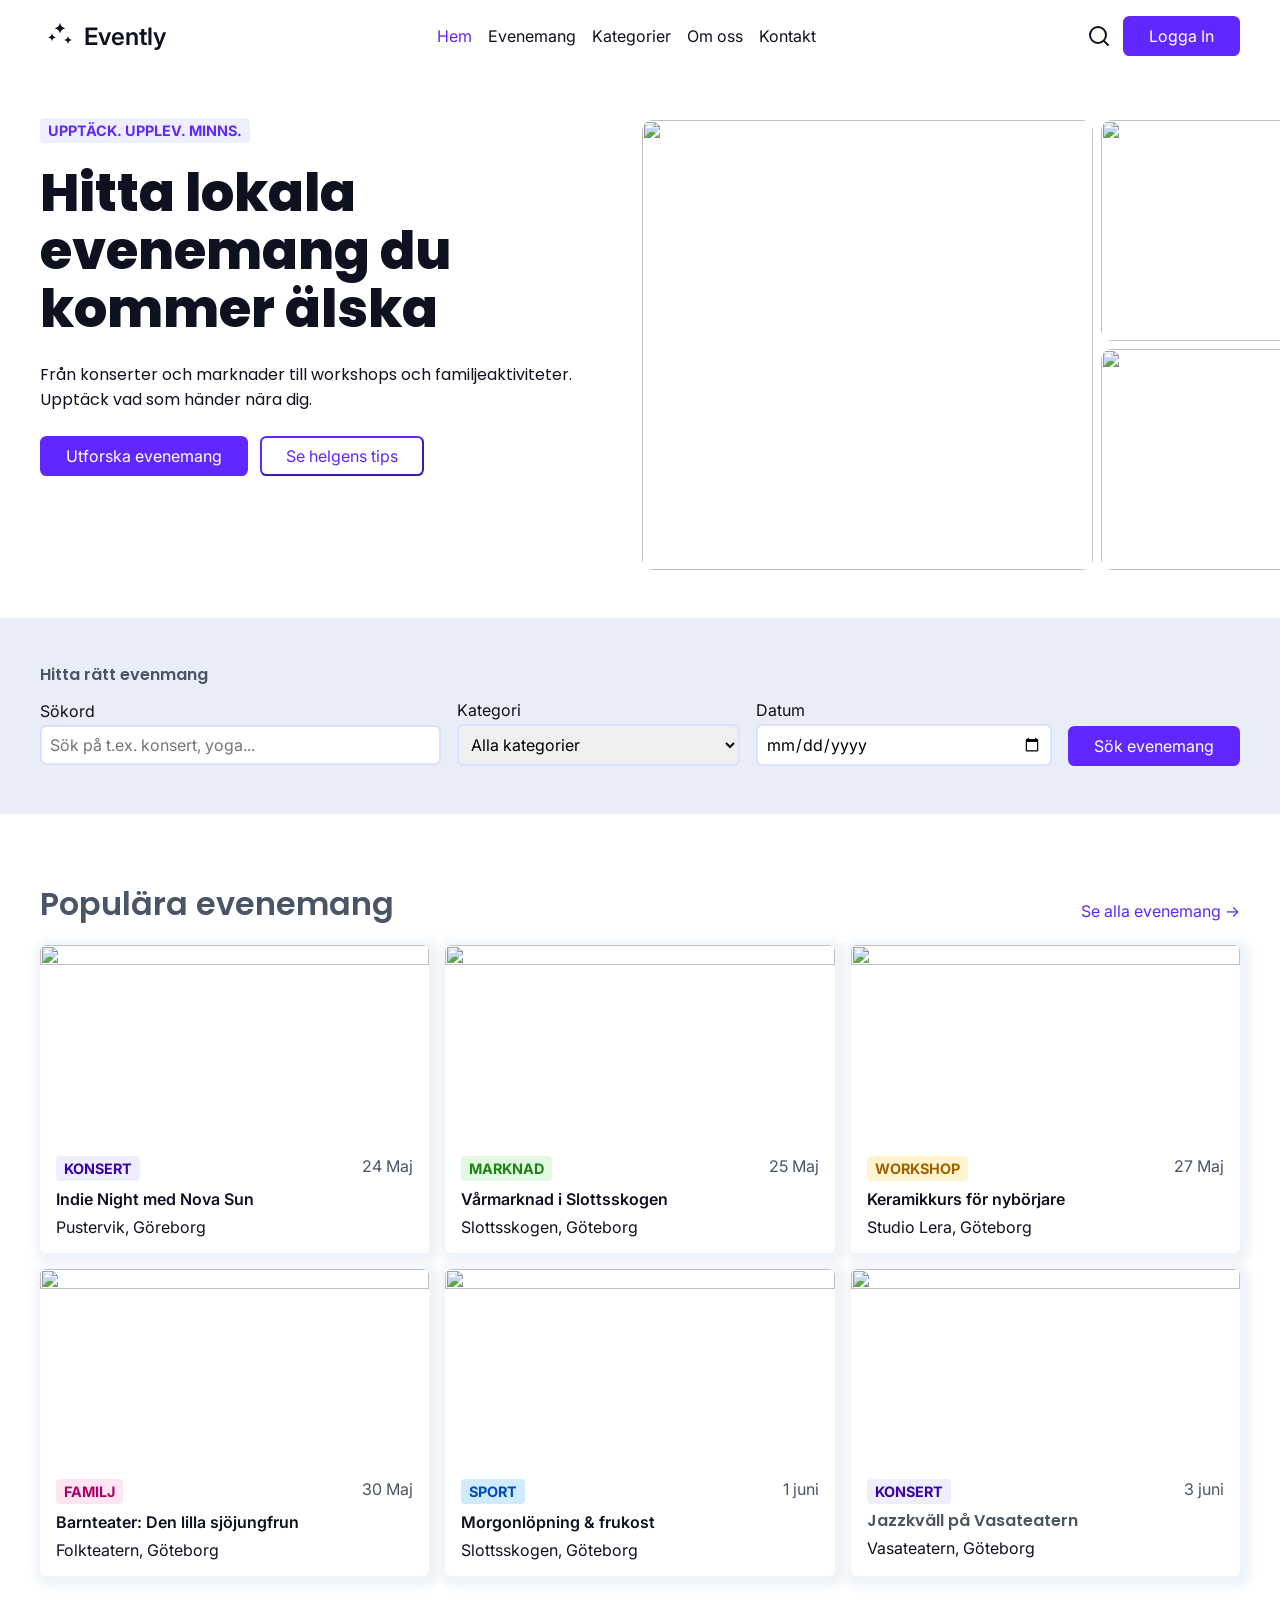
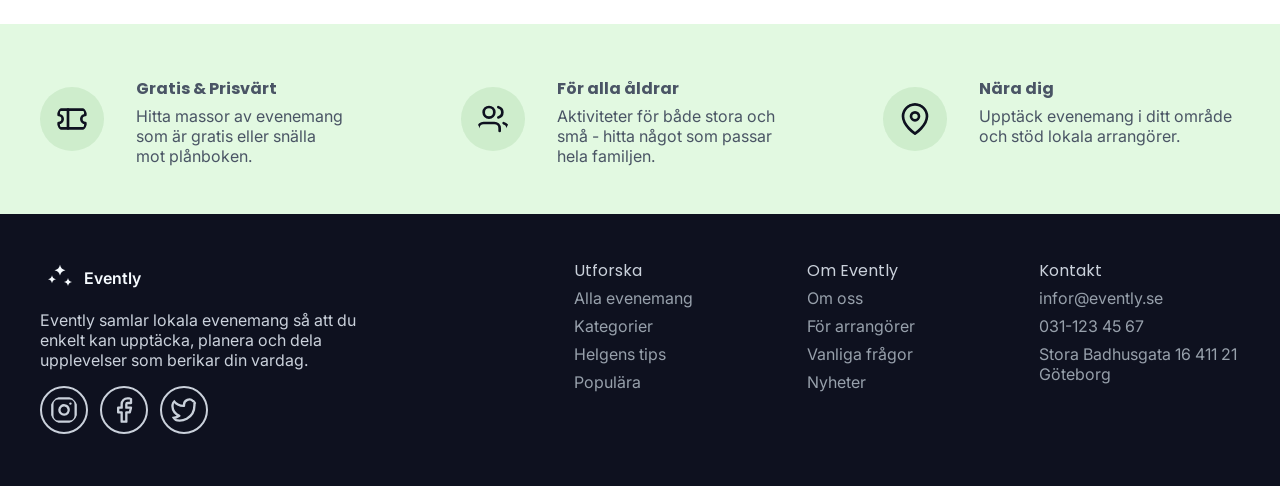
==== commit 0e81fd84: "Fix: Corrected misaligned Search icon in header." ====
--- a/index.html
+++ b/index.html
@@ -77,7 +77,7 @@
             Logga In
           </button>
         </div>
-        <div>
+        <div class="topnav__right-cluster">
           <!-- spyglass icon -->
           <a
             href="#"
@@ -108,7 +108,7 @@
             <svg
               width="24"
               height="24"
-              viewBox="0 0 20 20"
+              viewBox="0 0 24 24"
               fill="none"
               stroke="currentColor"
               stroke-width="2"
--- a/style.css
+++ b/style.css
@@ -62,7 +62,7 @@
   --color-surface-muted: var(--gray-50);
   --color-surface-footer: var(--gray-900);
 
-/* Breakpoints
+  /* Breakpoints
 
   40rem = mobile large
   50rem = tablet
@@ -343,8 +343,19 @@
   color: var(--color-primary);
 }
 
+.topnav__right-cluster {
+  display: flex;
+  align-items: center;
+  gap: var(--spacing-2);
+
+  svg {
+    display: flex;
+    align-items: center;
+    justify-content: center;
+  }
+}
+
 .topnav__search-icon {
-  padding: 1rem;
   transition: 0.15s ease-in-out;
 
   &:hover,
@@ -355,6 +366,9 @@
 
   &:active {
     transform: translateY(-0.1rem);
+  }
+  svg {
+    margin-inline: var(--spacing-1);
   }
 }
 
@@ -554,11 +568,13 @@
   padding-block: var(--spacing-5);
 
   h2 {
-    font-size: 2rem;
+    font-size: clamp(1.2rem, 2.5vw + 0.5rem, 2rem);
     font-weight: 600;
   }
 
   a {
+    text-wrap: nowrap;
+    font-size: clamp(0.4rem, 1vw + 0.5rem, 1rem);
     color: var(--purple-600);
   }
 }
@@ -584,9 +600,14 @@
 }
 
 .grid-section__grid {
+  --card-min-size: 300px;
   display: grid;
   gap: var(--spacing-4);
-  grid-template-columns: repeat(auto-fit, minmax(300px, 1fr));
+  grid-template-columns: repeat(auto-fit, minmax(var(--card-min-size), 1fr));
+
+  @media (width < 40rem) {
+    --card-min-size: 240px;
+  }
 }
 
 .grid-section__card {
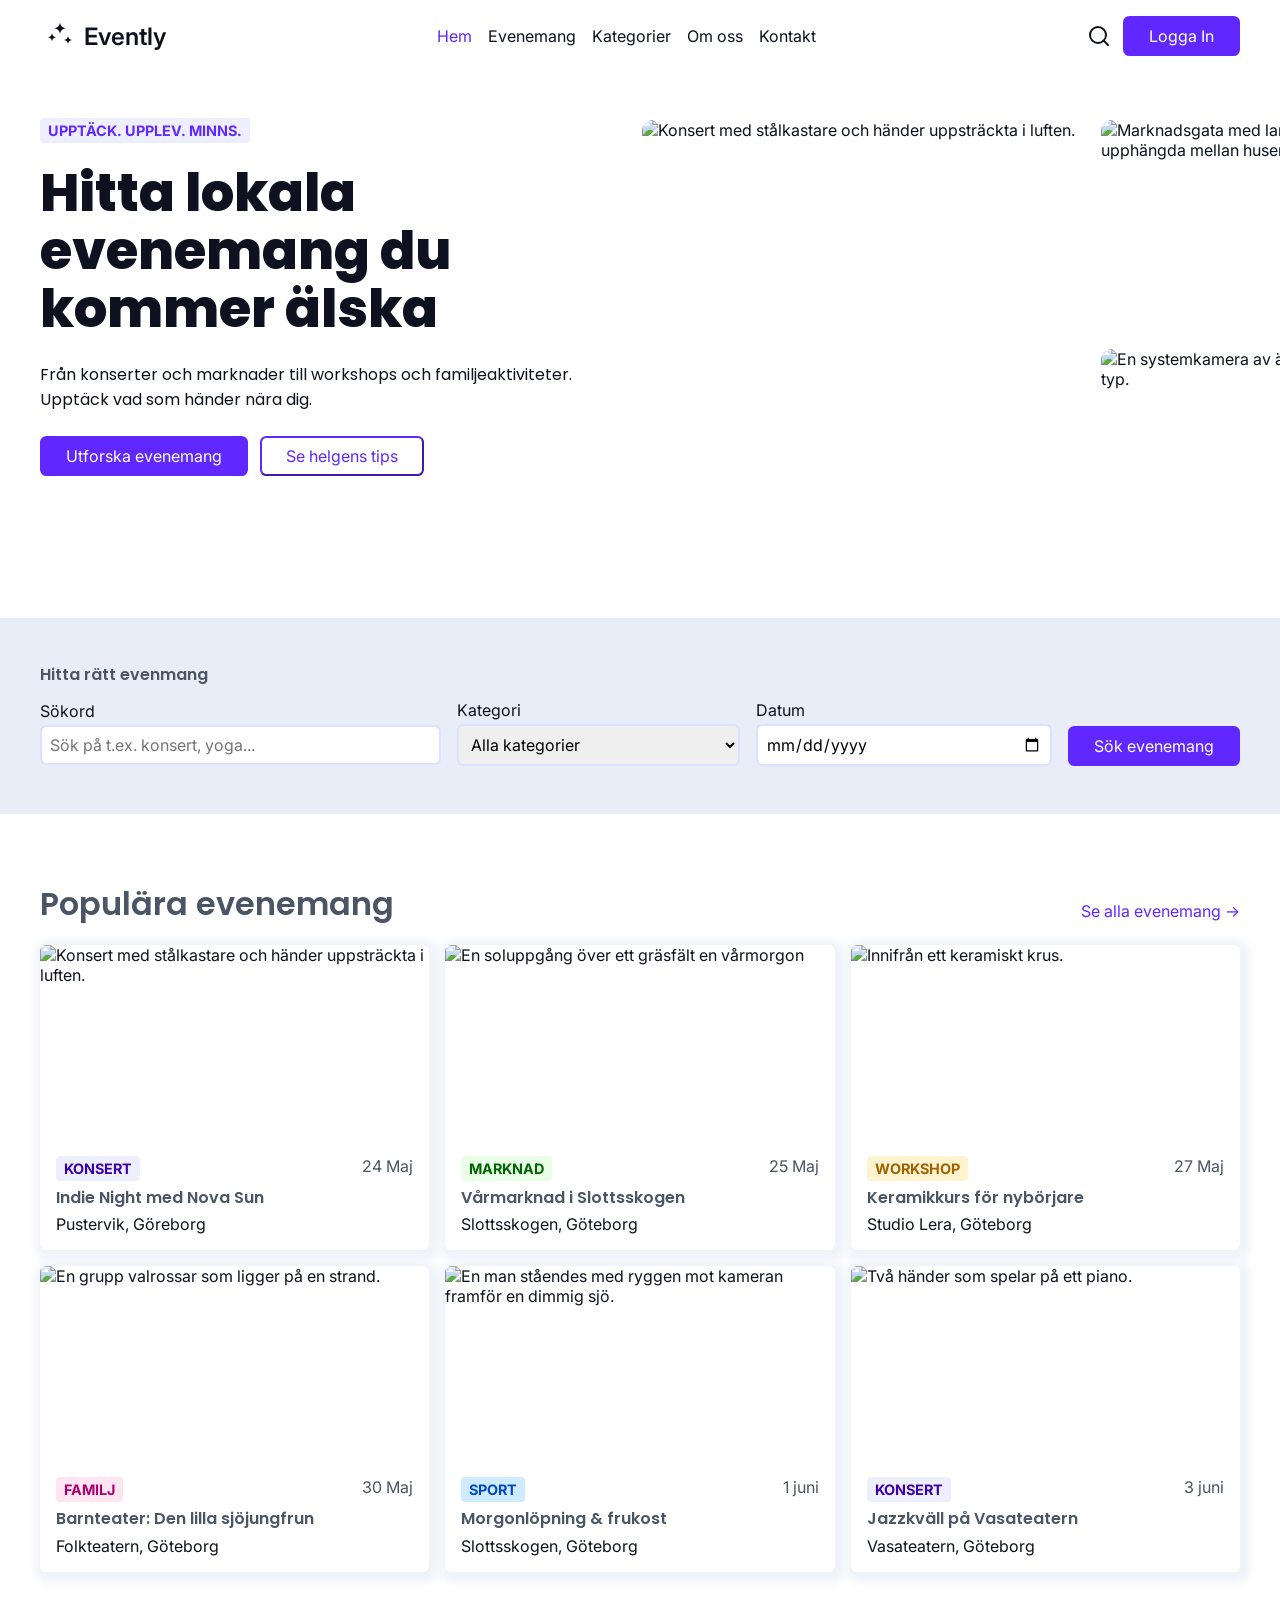
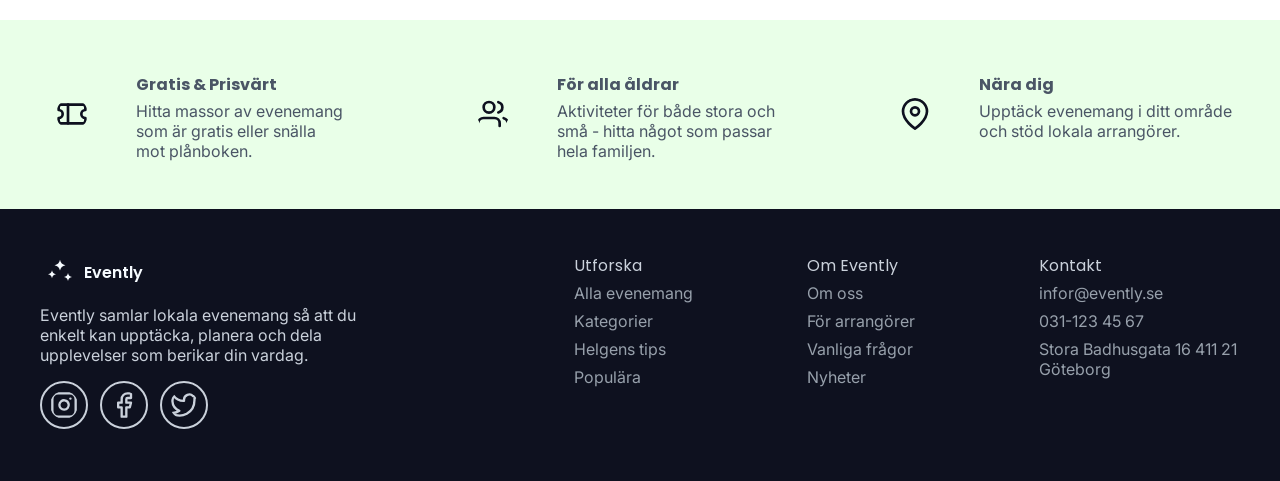
==== commit d8bf1715: "Fix: Added missing alt-text on images" ====
--- a/index.html
+++ b/index.html
@@ -150,15 +150,15 @@
         <div class="hero__image-grid">
           <img
             src="https://picsum.photos/id/158/400/400"
-            alt=""
+            alt="Konsert med stålkastare och händer uppsträckta i luften."
             class="hero__image"
           /><img
             src="https://picsum.photos/id/195/400/200"
-            alt=""
+            alt="Marknadsgata med lampor upphängda mellan husen."
             class="hero__image"
           /><img
             src="https://picsum.photos/id/250/400/200"
-            alt=""
+            alt="En systemkamera av äldre typ."
             class="hero__image"
           />
         </div>
@@ -208,7 +208,7 @@
             <div class="grid-section__card-top">
               <img
                 src="https://picsum.photos/id/452/400/200"
-                alt=""
+                alt="Konsert med stålkastare och händer uppsträckta i luften."
                 class="grid-section__card-image"
               />
               <svg
@@ -235,7 +235,7 @@
                   ><time datetime="2026-05-24">24 Maj</time></span
                 >
               </div>
-              <p class="grid-section__card-title">Indie Night med Nova Sun</p>
+              <h3 class="grid-section__card-title">Indie Night med Nova Sun</h3>
               <p class="grid-section__card-location">Pustervik, Göreborg</p>
             </div>
           </article>
@@ -244,7 +244,7 @@
             <div class="grid-section__card-top">
               <img
                 src="https://picsum.photos/id/459/400/200"
-                alt=""
+                alt="En soluppgång över ett gräsfält en vårmorgon"
                 class="grid-section__card-image"
               />
               <svg
@@ -271,7 +271,9 @@
                   ><time datetime="2026-05-24">25 Maj</time></span
                 >
               </div>
-              <p class="grid-section__card-title">Vårmarknad i Slottsskogen</p>
+              <h3 class="grid-section__card-title">
+                Vårmarknad i Slottsskogen
+              </h3>
               <p class="grid-section__card-location">Slottsskogen, Göteborg</p>
             </div>
           </article>
@@ -280,7 +282,7 @@
             <div class="grid-section__card-top">
               <img
                 src="https://picsum.photos/id/137/400/200"
-                alt=""
+                alt="Innifrån ett keramiskt krus."
                 class="grid-section__card-image"
               />
               <svg
@@ -307,7 +309,9 @@
                   ><time datetime="2026-05-24">27 Maj</time></span
                 >
               </div>
-              <p class="grid-section__card-title">Keramikkurs för nybörjare</p>
+              <h3 class="grid-section__card-title">
+                Keramikkurs för nybörjare
+              </h3>
               <p class="grid-section__card-location">Studio Lera, Göteborg</p>
             </div>
           </article>
@@ -316,7 +320,7 @@
             <div class="grid-section__card-top">
               <img
                 src="https://picsum.photos/id/1084/400/200"
-                alt=""
+                alt="En grupp valrossar som ligger på en strand."
                 class="grid-section__card-image"
               />
               <svg
@@ -343,9 +347,9 @@
                   ><time datetime="2026-05-24">30 Maj</time></span
                 >
               </div>
-              <p class="grid-section__card-title">
+              <h3 class="grid-section__card-title">
                 Barnteater: Den lilla sjöjungfrun
-              </p>
+              </h3>
               <p class="grid-section__card-location">Folkteatern, Göteborg</p>
             </div>
           </article>
@@ -354,7 +358,7 @@
             <div class="grid-section__card-top">
               <img
                 src="https://picsum.photos/id/473/400/200"
-                alt=""
+                alt="En man ståendes med ryggen mot kameran framför en dimmig sjö."
                 class="grid-section__card-image"
               />
               <svg
@@ -381,7 +385,7 @@
                   ><time datetime="2026-05-24">1 juni</time></span
                 >
               </div>
-              <p class="grid-section__card-title">Morgonlöpning & frukost</p>
+              <h3 class="grid-section__card-title">Morgonlöpning & frukost</h3>
               <p class="grid-section__card-location">Slottsskogen, Göteborg</p>
             </div>
           </article>
@@ -389,7 +393,7 @@
             <div class="grid-section__card-top">
               <img
                 src="https://picsum.photos/id/1082/400/200"
-                alt=""
+                alt="Två händer som spelar på ett piano."
                 class="grid-section__card-image"
               />
               <svg
@@ -511,7 +515,7 @@
     <footer class="content-grid full-width">
       <div class="footer__wrapper">
         <div class="footer__logo-wrapper wrapper">
-          <span class="footer__logo">
+          <h2 class="footer__logo">
             <svg
               width="32"
               height="32"
@@ -524,8 +528,8 @@
                 d="M12 2c-.4 2.3-1.8 3.7-4.1 4.1C10.2 6.5 11.6 7.9 12 10.2c.4-2.3 1.8-3.7 4.1-4.1-2.3-.4-3.7-1.8-4.1-4.1zM6 10c-.3 1.7-1.3 2.7-3 3 1.7.3 2.7 1.3 3 3 .3-1.7 1.3-2.7 3-3-1.7-.3-2.7-1.3-3-3zm12 2c-.3 1.7-1.3 2.7-3 3 1.7.3 2.7 1.3 3 3 .3-1.7 1.3-2.7 3-3-1.7-.3-2.7-1.3-3-3z"
               />
             </svg>
-            Evently</span
-          >
+            Evently
+          </h2>
           <p>
             Evently samlar lokala evenemang så att du enkelt kan upptäcka,
             planera och dela upplevelser som berikar din vardag.
--- a/style.css
+++ b/style.css
@@ -17,6 +17,7 @@
   --gray-300: oklch(85.82% 0.0156 254.4);
   --gray-400: oklch(70.12% 0.019 252.3);
   --gray-600: oklch(44.51% 0.0304 257.65);
+  --gray-700: oklch(24.51% 0.0304 257.65);
   --gray-900: oklch(18.23% 0.0298 274.65);
   --white: oklch(100% 0 0);
   --transparent: oklch(100% 0 0 / 0);
@@ -24,8 +25,8 @@
   /* Utility Colors */
   --mint-50: oklch(97.5% 0.015 165);
   --mint-200: oklch(92% 0.035 165);
-  --emerald-100: oklch(95.9% 0.04 144);
-  --emerald-800: oklch(52.71% 0.1654 142.1);
+  --emerald-100: oklch(97.9% 0.04 144);
+  --emerald-800: oklch(42.71% 0.1654 142.1);
   --orange-100: oklch(96.8% 0.05 90);
   --orange-800: oklch(55% 0.14 75);
   --pink-100: oklch(94.8% 0.035 348);
@@ -52,15 +53,24 @@
   --lift-active: translateY(0);
 
   /* Semantic Layer */
-  --color-text: var(--gray-900);
-  --color-text-muted: var(--gray-600);
-
-  --color-primary: var(--purple-600);
-  --color-primary-soft: var(--purple-100);
-
-  --color-surface: var(--white);
-  --color-surface-muted: var(--gray-50);
-  --color-surface-footer: var(--gray-900);
+  --color-text: light-dark(var(--gray-900), var(--white));
+  --color-text-muted: light-dark(var(--gray-600), var(--gray-50));
+
+  --color-primary: light-dark(var(--purple-600), var(--purple-200));
+  --color-primary-soft: light-dark(var(--purple-100), var(--purple-800));
+
+  --color-surface: light-dark(var(--white), var(--gray-700));
+  --color-surface-muted: light-dark(var(--gray-50), var(--gray-400));
+  --color-surface-footer: light-dark(var(--gray-900), var(--gray-900));
+
+  --color-shadow: light-dark(var(--gray-100), var(--gray-900));
+
+  --color-filter: light-dark(var(--indigo-100), var(--gray-600));
+  --color-sales: light-dark(
+    var(--emerald-100),
+    oklch(from var(--gray-900) 30% c h)
+  );
+  --color-sales-accent: light-dark(var(--emerald-800), var(--gray-100));
 
   /* Breakpoints
 
@@ -109,7 +119,7 @@
 /* Add dark mode back in if there is time. */
 
 html {
-  color-scheme: light;
+  color-scheme: light dark;
 }
 
 /*** Global/base styles ***/
@@ -117,6 +127,7 @@
 body {
   font-family: var(--font-inter);
   color: var(--color-text);
+  background-color: var(--color-surface);
 }
 
 h1,
@@ -140,6 +151,24 @@
 
 p {
   text-wrap: pretty;
+}
+
+button {
+  --button-background: var(--color-primary);
+  --button-text: var(--color-surface);
+  background-color: var(--button-background);
+  color: var(--button-text);
+  padding-inline: var(--spacing-5);
+  padding-block: var(--spacing-2);
+  border-radius: var(--rounded-1);
+  cursor: pointer;
+  transition: 0.1s ease-out;
+
+  &:hover,
+  &:focus-visible {
+    background-color: oklch(from var(--button-background) l c h / 0.8);
+    color: oklch(from var(--button-text) l c h / 0.8);
+  }
 }
 
 /* Custom premium scrollbar */
@@ -372,24 +401,6 @@
   }
 }
 
-button {
-  --button-background: var(--color-primary);
-  --button-text: var(--color-surface);
-  background-color: var(--button-background);
-  color: var(--button-text);
-  padding-inline: var(--spacing-5);
-  padding-block: var(--spacing-2);
-  border-radius: var(--rounded-1);
-  cursor: pointer;
-  transition: 0.1s ease-out;
-
-  &:hover,
-  &:focus-visible {
-    background-color: oklch(from var(--button-background) l c h / 0.8);
-    color: oklch(from var(--button-text) l c h / 0.8);
-  }
-}
-
 .nav-button {
   --button-background: var(--transparent);
   padding: 0;
@@ -412,8 +423,8 @@
 }
 
 .tag {
-  --tag-color: var(--color-primary-soft);
-  --tag-text-color: var(--color-primary);
+  --tag-color: light-dark(var(--color-primary-soft), var(--color-primary));
+  --tag-text-color: light-dark(var(--color-primary), var(--color-primary-soft));
   text-transform: uppercase;
   font-weight: bold;
   font-size: 0.9rem;
@@ -425,28 +436,28 @@
 }
 
 .tag--concert {
-  --tag-color: var(--purple-100);
-  --tag-text-color: var(--purple-800);
+  --tag-color: light-dark(var(--purple-100), var(--purple-800));
+  --tag-text-color: light-dark(var(--purple-800), var(--purple-100));
 }
 
 .tag--market {
-  --tag-color: var(--emerald-100);
-  --tag-text-color: var(--emerald-800);
+  --tag-color: light-dark(var(--emerald-100), var(--emerald-800));
+  --tag-text-color: light-dark(var(--emerald-800), var(--emerald-100));
 }
 
 .tag--workshop {
-  --tag-color: var(--orange-100);
-  --tag-text-color: var(--orange-800);
+  --tag-color: light-dark(var(--orange-100), var(--orange-800));
+  --tag-text-color: light-dark(var(--orange-800), var(--orange-100));
 }
 
 .tag--family {
-  --tag-color: var(--pink-100);
-  --tag-text-color: var(--pink-800);
+  --tag-color: light-dark(var(--pink-100), var(--pink-800));
+  --tag-text-color: light-dark(var(--pink-800), var(--pink-100));
 }
 
 .tag--sport {
-  --tag-color: var(--blue-100);
-  --tag-text-color: var(--blue-800);
+  --tag-color: light-dark(var(--blue-100), var(--blue-800));
+  --tag-text-color: light-dark(var(--blue-800), var(--blue-100));
 }
 
 .hero {
@@ -520,7 +531,7 @@
 }
 
 .filter-bar {
-  background-color: var(--indigo-100);
+  background-color: var(--color-filter);
   padding-block: 3rem;
 
   h2 {
@@ -575,7 +586,7 @@
   a {
     text-wrap: nowrap;
     font-size: clamp(0.4rem, 1vw + 0.5rem, 1rem);
-    color: var(--purple-600);
+    color: var(--color-primary);
   }
 }
 
@@ -597,6 +608,9 @@
     background-color: oklch(from var(--white) l c h / 0.5);
     cursor: pointer;
   }
+}
+.heart-fill {
+  fill: white;
 }
 
 .grid-section__grid {
@@ -615,7 +629,7 @@
 
   border-radius: var(--rounded-1);
 
-  box-shadow: 3px 3px 10px 8px var(--gray-100);
+  box-shadow: 3px 3px 10px 8px var(--color-shadow);
   overflow: hidden;
 
   img:nth-child(1) {
@@ -634,7 +648,7 @@
   }
 
   .grid-section__date {
-    color: var(--gray-600);
+    color: var(--color-text-muted);
   }
 
   .grid-section__card-title {
@@ -644,7 +658,7 @@
 }
 
 .sales-bar {
-  background-color: var(--emerald-100);
+  background-color: var(--color-sales);
   padding-block: var(--spacing-7);
 }
 
@@ -673,7 +687,7 @@
   }
 
   p {
-    color: var(--gray-600);
+    color: var(--color-text-muted);
   }
 
   @media (width < 60rem) {
@@ -690,7 +704,7 @@
   flex-shrink: 0;
   padding: var(--spacing-4);
   border-radius: 1000rem;
-  background-color: oklch(from var(--emerald-800) l c h / 0.1);
+  background-color: oklch(from var(--color-sales-accent) l c h / 0.1);
 }
 
 footer {
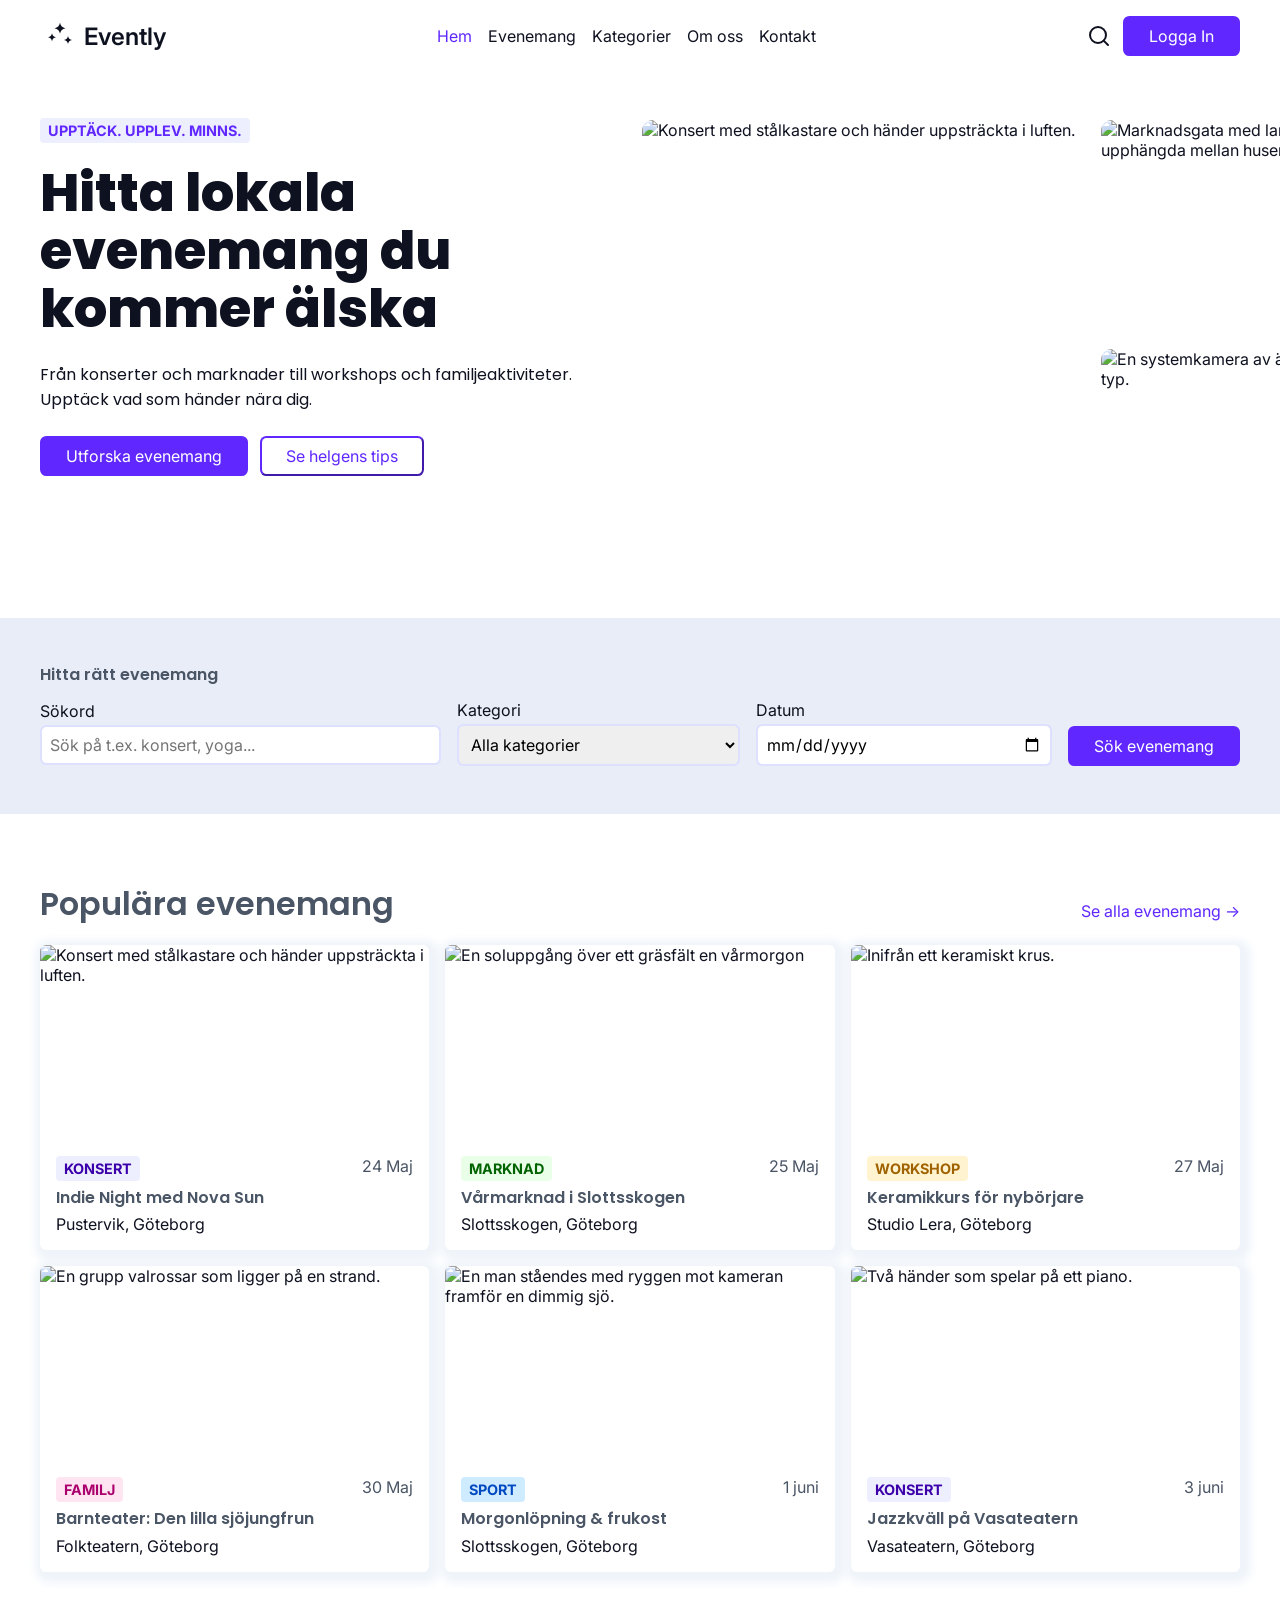
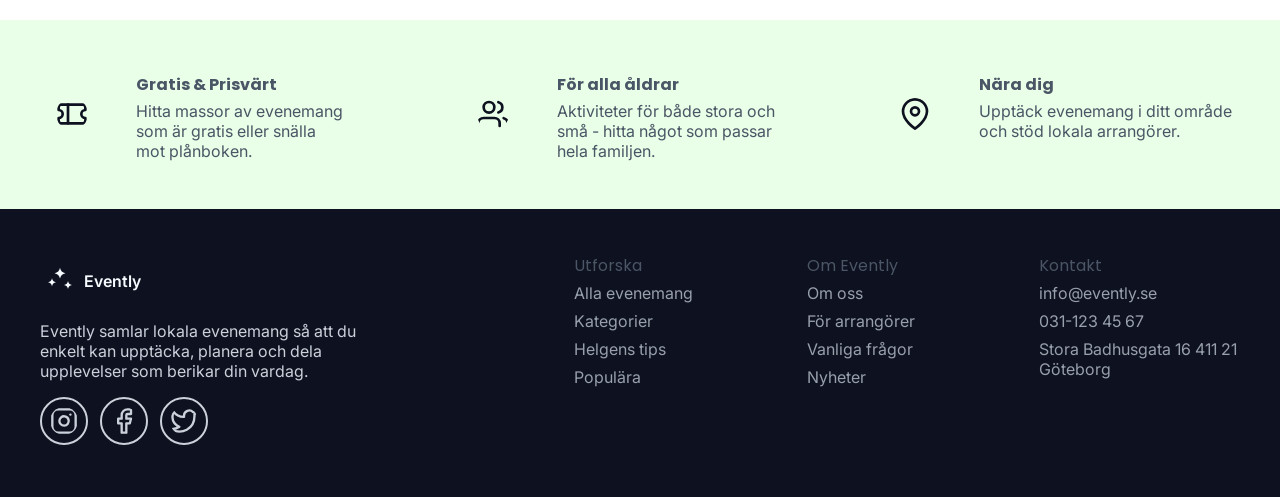
==== commit 055500ea: "Update: Refactor to add button types, missing nav element, changed heading heirarchy" ====
--- a/index.html
+++ b/index.html
@@ -18,8 +18,8 @@
   <body>
     <!-- Header -->
     <header class="content-grid full-width">
-      <div class="topnav">
-        <span class="topnav__logo">
+      <nav class="topnav" aria-label="Huvudnavigation">
+        <a href="#" class="topnav__logo">
           <!-- logo icon -->
           <svg
             width="32"
@@ -33,15 +33,22 @@
               d="M12 2c-.4 2.3-1.8 3.7-4.1 4.1C10.2 6.5 11.6 7.9 12 10.2c.4-2.3 1.8-3.7 4.1-4.1-2.3-.4-3.7-1.8-4.1-4.1zM6 10c-.3 1.7-1.3 2.7-3 3 1.7.3 2.7 1.3 3 3 .3-1.7 1.3-2.7 3-3-1.7-.3-2.7-1.3-3-3zm12 2c-.3 1.7-1.3 2.7-3 3 1.7.3 2.7 1.3 3 3 .3-1.7 1.3-2.7 3-3-1.7-.3-2.7-1.3-3-3z"
             />
           </svg>
-          <a href="#"> Evently </a>
-        </span>
+          <span> Evently </span>
+        </a>
         <span id="nav-label" hidden>Navigation</span>
 
-        <div class="topnav__menu" role="dialog" aria-labelledby="nav-label">
+        <div
+          id="mobile-menu"
+          class="topnav__menu"
+          role="dialog"
+          aria-modal="true"
+          aria-labelledby="mobile-menu-title"
+        >
           <button
+            type="button"
             id="btnNavClose"
             class="topnav__close nav-button interactive"
-            aria-label="Close"
+            aria-label="Stäng meny"
           >
             <svg
               width="20"
@@ -56,6 +63,7 @@
             </svg>
             <!-- <img src="" alt="" width="28" height="28" /> -->
           </button>
+          <h2 id="mobile-menu-title" class="visually-hidden">Meny</h2>
           <ul class="topnav__links">
             <li class="topnav__item interactive">
               <a href="#" class="topnav__link active-link">Hem</a>
@@ -73,7 +81,10 @@
               <a href="#" class="topnav__link">Kontakt</a>
             </li>
           </ul>
-          <button class="topnav__login-burger alt-button interactive">
+          <button
+            type="button"
+            class="topnav__login-burger alt-button interactive"
+          >
             Logga In
           </button>
         </div>
@@ -100,10 +111,13 @@
             </svg>
           </a>
           <button
+            type="button"
             id="btnNavOpen"
             class="topnav__open nav-button alt-button"
+            aria-label="Öppna meny"
+            aria-haspopup="dialog"
+            aria-controls="mobile-menu"
             aria-expanded="false"
-            aria-labelledby="nav-label"
           >
             <svg
               width="24"
@@ -121,9 +135,11 @@
               <line x1="4" y1="18" x2="20" y2="18"></line>
             </svg>
           </button>
-          <button class="topnav__login cta-button interactive">Logga In</button>
-        </div>
-      </div>
+          <button type="button" class="topnav__login cta-button interactive">
+            Logga In
+          </button>
+        </div>
+      </nav>
     </header>
 
     <!-- Main content -->
@@ -142,8 +158,12 @@
           </p>
 
           <div class="hero__cta">
-            <button class="cta-button interactive">Utforska evenemang</button>
-            <button class="alt-button interactive">Se helgens tips</button>
+            <button type="button" class="cta-button interactive">
+              Utforska evenemang
+            </button>
+            <button type="button" class="alt-button interactive">
+              Se helgens tips
+            </button>
           </div>
         </div>
         <!--Bild grid-->
@@ -165,7 +185,7 @@
       </section>
 
       <section class="filter-bar full-width">
-        <h2>Hitta rätt evenmang</h2>
+        <h2>Hitta rätt evenemang</h2>
         <div class="filter-bar__filters">
           <form>
             <div class="filter-bar__filter">
@@ -173,27 +193,30 @@
               <input
                 type="text"
                 class="search"
+                name="search"
                 id="search"
                 placeholder="Sök på t.ex. konsert, yoga..."
               />
             </div>
             <div class="filter-bar__filter">
               <label for="category">Kategori</label>
-              <select name="" id="category">
+              <select name="category" id="category">
                 <option value="">Alla kategorier</option>
                 <option value="">Konsert</option>
                 <option value="">Marknad</option>
                 <option value="">Workshop</option>
-                <option value="">Familja</option>
+                <option value="">Familj</option>
                 <option value="">Sport</option>
                 <option value="">Hälsa</option>
               </select>
             </div>
             <div class="filter-bar__filter">
               <label for="date">Datum</label>
-              <input type="date" id="date" />
-            </div>
-            <button class="cta-button interactive">Sök evenemang</button>
+              <input type="date" name="date" id="date" />
+            </div>
+            <button type="submit" class="cta-button interactive">
+              Sök evenemang
+            </button>
           </form>
         </div>
       </section>
@@ -211,22 +234,29 @@
                 alt="Konsert med stålkastare och händer uppsträckta i luften."
                 class="grid-section__card-image"
               />
-              <svg
-                class="grid-section__heart"
-                width="20"
-                height="20"
-                viewBox="0 0 24 24"
-                fill="none"
-                stroke="currentColor"
-                stroke-width="2"
-                stroke-linecap="round"
-                stroke-linejoin="round"
-                aria-hidden="true"
-              >
-                <path
-                  d="M20.84 4.61a5.5 5.5 0 0 0-7.78 0L12 5.67l-1.06-1.06a5.5 5.5 0 0 0-7.78 7.78l1.06 1.06L12 21.23l7.78-7.78 1.06-1.06a5.5 5.5 0 0 0 0-7.78z"
-                ></path>
-              </svg>
+              <button
+                type="button"
+                class="grid-section__heart-button"
+                aria-label="Spara evenemang"
+                aria-pressed="false"
+              >
+                <svg
+                  class="grid-section__heart"
+                  width="20"
+                  height="20"
+                  viewBox="0 0 24 24"
+                  fill="none"
+                  stroke="currentColor"
+                  stroke-width="2"
+                  stroke-linecap="round"
+                  stroke-linejoin="round"
+                  aria-hidden="true"
+                >
+                  <path
+                    d="M20.84 4.61a5.5 5.5 0 0 0-7.78 0L12 5.67l-1.06-1.06a5.5 5.5 0 0 0-7.78 7.78l1.06 1.06L12 21.23l7.78-7.78 1.06-1.06a5.5 5.5 0 0 0 0-7.78z"
+                  ></path>
+                </svg>
+              </button>
             </div>
             <div class="grid-section__text">
               <div class="grid-section__info-row">
@@ -236,7 +266,7 @@
                 >
               </div>
               <h3 class="grid-section__card-title">Indie Night med Nova Sun</h3>
-              <p class="grid-section__card-location">Pustervik, Göreborg</p>
+              <p class="grid-section__card-location">Pustervik, Göteborg</p>
             </div>
           </article>
 
@@ -247,28 +277,35 @@
                 alt="En soluppgång över ett gräsfält en vårmorgon"
                 class="grid-section__card-image"
               />
-              <svg
-                class="grid-section__heart"
-                width="20"
-                height="20"
-                viewBox="0 0 24 24"
-                fill="none"
-                stroke="currentColor"
-                stroke-width="2"
-                stroke-linecap="round"
-                stroke-linejoin="round"
-                aria-hidden="true"
-              >
-                <path
-                  d="M20.84 4.61a5.5 5.5 0 0 0-7.78 0L12 5.67l-1.06-1.06a5.5 5.5 0 0 0-7.78 7.78l1.06 1.06L12 21.23l7.78-7.78 1.06-1.06a5.5 5.5 0 0 0 0-7.78z"
-                ></path>
-              </svg>
+              <button
+                type="button"
+                class="grid-section__heart-button"
+                aria-label="Spara evenemang"
+                aria-pressed="false"
+              >
+                <svg
+                  class="grid-section__heart"
+                  width="20"
+                  height="20"
+                  viewBox="0 0 24 24"
+                  fill="none"
+                  stroke="currentColor"
+                  stroke-width="2"
+                  stroke-linecap="round"
+                  stroke-linejoin="round"
+                  aria-hidden="true"
+                >
+                  <path
+                    d="M20.84 4.61a5.5 5.5 0 0 0-7.78 0L12 5.67l-1.06-1.06a5.5 5.5 0 0 0-7.78 7.78l1.06 1.06L12 21.23l7.78-7.78 1.06-1.06a5.5 5.5 0 0 0 0-7.78z"
+                  ></path>
+                </svg>
+              </button>
             </div>
             <div class="grid-section__text">
               <div class="grid-section__info-row">
                 <span class="grid-section__tag tag tag--market">Marknad</span
                 ><span class="grid-section__date"
-                  ><time datetime="2026-05-24">25 Maj</time></span
+                  ><time datetime="2026-05-25">25 Maj</time></span
                 >
               </div>
               <h3 class="grid-section__card-title">
@@ -282,31 +319,38 @@
             <div class="grid-section__card-top">
               <img
                 src="https://picsum.photos/id/137/400/200"
-                alt="Innifrån ett keramiskt krus."
+                alt="Inifrån ett keramiskt krus."
                 class="grid-section__card-image"
               />
-              <svg
-                class="grid-section__heart"
-                width="20"
-                height="20"
-                viewBox="0 0 24 24"
-                fill="none"
-                stroke="currentColor"
-                stroke-width="2"
-                stroke-linecap="round"
-                stroke-linejoin="round"
-                aria-hidden="true"
-              >
-                <path
-                  d="M20.84 4.61a5.5 5.5 0 0 0-7.78 0L12 5.67l-1.06-1.06a5.5 5.5 0 0 0-7.78 7.78l1.06 1.06L12 21.23l7.78-7.78 1.06-1.06a5.5 5.5 0 0 0 0-7.78z"
-                ></path>
-              </svg>
+              <button
+                type="button"
+                class="grid-section__heart-button"
+                aria-label="Spara evenemang"
+                aria-pressed="false"
+              >
+                <svg
+                  class="grid-section__heart"
+                  width="20"
+                  height="20"
+                  viewBox="0 0 24 24"
+                  fill="none"
+                  stroke="currentColor"
+                  stroke-width="2"
+                  stroke-linecap="round"
+                  stroke-linejoin="round"
+                  aria-hidden="true"
+                >
+                  <path
+                    d="M20.84 4.61a5.5 5.5 0 0 0-7.78 0L12 5.67l-1.06-1.06a5.5 5.5 0 0 0-7.78 7.78l1.06 1.06L12 21.23l7.78-7.78 1.06-1.06a5.5 5.5 0 0 0 0-7.78z"
+                  ></path>
+                </svg>
+              </button>
             </div>
             <div class="grid-section__text">
               <div class="grid-section__info-row">
                 <span class="grid-section__tag tag tag--workshop">Workshop</span
                 ><span class="grid-section__date"
-                  ><time datetime="2026-05-24">27 Maj</time></span
+                  ><time datetime="2026-05-27">27 Maj</time></span
                 >
               </div>
               <h3 class="grid-section__card-title">
@@ -323,28 +367,35 @@
                 alt="En grupp valrossar som ligger på en strand."
                 class="grid-section__card-image"
               />
-              <svg
-                class="grid-section__heart"
-                width="20"
-                height="20"
-                viewBox="0 0 24 24"
-                fill="none"
-                stroke="currentColor"
-                stroke-width="2"
-                stroke-linecap="round"
-                stroke-linejoin="round"
-                aria-hidden="true"
-              >
-                <path
-                  d="M20.84 4.61a5.5 5.5 0 0 0-7.78 0L12 5.67l-1.06-1.06a5.5 5.5 0 0 0-7.78 7.78l1.06 1.06L12 21.23l7.78-7.78 1.06-1.06a5.5 5.5 0 0 0 0-7.78z"
-                ></path>
-              </svg>
+              <button
+                type="button"
+                class="grid-section__heart-button"
+                aria-label="Spara evenemang"
+                aria-pressed="false"
+              >
+                <svg
+                  class="grid-section__heart"
+                  width="20"
+                  height="20"
+                  viewBox="0 0 24 24"
+                  fill="none"
+                  stroke="currentColor"
+                  stroke-width="2"
+                  stroke-linecap="round"
+                  stroke-linejoin="round"
+                  aria-hidden="true"
+                >
+                  <path
+                    d="M20.84 4.61a5.5 5.5 0 0 0-7.78 0L12 5.67l-1.06-1.06a5.5 5.5 0 0 0-7.78 7.78l1.06 1.06L12 21.23l7.78-7.78 1.06-1.06a5.5 5.5 0 0 0 0-7.78z"
+                  ></path>
+                </svg>
+              </button>
             </div>
             <div class="grid-section__text">
               <div class="grid-section__info-row">
                 <span class="grid-section__tag tag tag--family">Familj</span
                 ><span class="grid-section__date"
-                  ><time datetime="2026-05-24">30 Maj</time></span
+                  ><time datetime="2026-05-30">30 Maj</time></span
                 >
               </div>
               <h3 class="grid-section__card-title">
@@ -361,28 +412,35 @@
                 alt="En man ståendes med ryggen mot kameran framför en dimmig sjö."
                 class="grid-section__card-image"
               />
-              <svg
-                class="grid-section__heart"
-                width="20"
-                height="20"
-                viewBox="0 0 24 24"
-                fill="none"
-                stroke="currentColor"
-                stroke-width="2"
-                stroke-linecap="round"
-                stroke-linejoin="round"
-                aria-hidden="true"
-              >
-                <path
-                  d="M20.84 4.61a5.5 5.5 0 0 0-7.78 0L12 5.67l-1.06-1.06a5.5 5.5 0 0 0-7.78 7.78l1.06 1.06L12 21.23l7.78-7.78 1.06-1.06a5.5 5.5 0 0 0 0-7.78z"
-                ></path>
-              </svg>
+              <button
+                type="button"
+                class="grid-section__heart-button"
+                aria-label="Spara evenemang"
+                aria-pressed="false"
+              >
+                <svg
+                  class="grid-section__heart"
+                  width="20"
+                  height="20"
+                  viewBox="0 0 24 24"
+                  fill="none"
+                  stroke="currentColor"
+                  stroke-width="2"
+                  stroke-linecap="round"
+                  stroke-linejoin="round"
+                  aria-hidden="true"
+                >
+                  <path
+                    d="M20.84 4.61a5.5 5.5 0 0 0-7.78 0L12 5.67l-1.06-1.06a5.5 5.5 0 0 0-7.78 7.78l1.06 1.06L12 21.23l7.78-7.78 1.06-1.06a5.5 5.5 0 0 0 0-7.78z"
+                  ></path>
+                </svg>
+              </button>
             </div>
             <div class="grid-section__text">
               <div class="grid-section__info-row">
                 <span class="grid-section__tag tag tag--sport">Sport</span
                 ><span class="grid-section__date"
-                  ><time datetime="2026-05-24">1 juni</time></span
+                  ><time datetime="2026-06-01">1 juni</time></span
                 >
               </div>
               <h3 class="grid-section__card-title">Morgonlöpning & frukost</h3>
@@ -396,28 +454,35 @@
                 alt="Två händer som spelar på ett piano."
                 class="grid-section__card-image"
               />
-              <svg
-                class="grid-section__heart"
-                width="20"
-                height="20"
-                viewBox="0 0 24 24"
-                fill="none"
-                stroke="currentColor"
-                stroke-width="2"
-                stroke-linecap="round"
-                stroke-linejoin="round"
-                aria-hidden="true"
-              >
-                <path
-                  d="M20.84 4.61a5.5 5.5 0 0 0-7.78 0L12 5.67l-1.06-1.06a5.5 5.5 0 0 0-7.78 7.78l1.06 1.06L12 21.23l7.78-7.78 1.06-1.06a5.5 5.5 0 0 0 0-7.78z"
-                ></path>
-              </svg>
+              <button
+                type="button"
+                class="grid-section__heart-button"
+                aria-label="Spara evenemang"
+                aria-pressed="false"
+              >
+                <svg
+                  class="grid-section__heart"
+                  width="20"
+                  height="20"
+                  viewBox="0 0 24 24"
+                  fill="none"
+                  stroke="currentColor"
+                  stroke-width="2"
+                  stroke-linecap="round"
+                  stroke-linejoin="round"
+                  aria-hidden="true"
+                >
+                  <path
+                    d="M20.84 4.61a5.5 5.5 0 0 0-7.78 0L12 5.67l-1.06-1.06a5.5 5.5 0 0 0-7.78 7.78l1.06 1.06L12 21.23l7.78-7.78 1.06-1.06a5.5 5.5 0 0 0 0-7.78z"
+                  ></path>
+                </svg>
+              </button>
             </div>
             <div class="grid-section__text">
               <div class="grid-section__info-row">
                 <span class="grid-section__tag tag tag--concert">Konsert</span
                 ><span class="grid-section__date"
-                  ><time datetime="2026-05-24">3 juni</time></span
+                  ><time datetime="2026-06-03">3 juni</time></span
                 >
               </div>
               <h3 class="grid-section__card-title">Jazzkväll på Vasateatern</h3>
@@ -515,7 +580,7 @@
     <footer class="content-grid full-width">
       <div class="footer__wrapper">
         <div class="footer__logo-wrapper wrapper">
-          <h2 class="footer__logo">
+          <p class="footer__logo">
             <svg
               width="32"
               height="32"
@@ -529,7 +594,7 @@
               />
             </svg>
             Evently
-          </h2>
+          </p>
           <p>
             Evently samlar lokala evenemang så att du enkelt kan upptäcka,
             planera och dela upplevelser som berikar din vardag.
@@ -593,8 +658,8 @@
           </div>
         </div>
 
-        <div class="footer__explore-wrapper wrapper">
-          <h3>Utforska</h3>
+        <div class="wrapper">
+          <h2>Utforska</h2>
           <ul>
             <li><a href="#">Alla evenemang</a></li>
             <li><a href="#">Kategorier</a></li>
@@ -602,8 +667,8 @@
             <li><a href="#">Populära</a></li>
           </ul>
         </div>
-        <div class="footer__about-wrapper wrapper">
-          <h3>Om Evently</h3>
+        <div class="wrapper">
+          <h2>Om Evently</h2>
           <ul>
             <li><a href="#">Om oss</a></li>
             <li><a href="#">För arrangörer</a></li>
@@ -611,11 +676,11 @@
             <li><a href="#">Nyheter</a></li>
           </ul>
         </div>
-        <div class="footer__contact-wrapper wrapper">
-          <h3>Kontakt</h3>
+        <div class="wrapper">
+          <h2>Kontakt</h2>
           <ul>
-            <li><a href="mailto:#">infor@evently.se</a></li>
-            <li><a href="tel:#">031-123 45 67</a></li>
+            <li><a href="mailto:info@evently.se">info@evently.se</a></li>
+            <li><a href="tel:+46311234567">031-123 45 67</a></li>
             <li><address>Stora Badhusgata 16 411 21 Göteborg</address></li>
           </ul>
         </div>
--- a/style.css
+++ b/style.css
@@ -307,7 +307,7 @@
   gap: var(--spacing-2);
   padding-inline: var(--spacing-1);
 
-  a {
+  span {
     font-size: 1.5rem;
     font-weight: 600;
   }
@@ -590,17 +590,31 @@
   }
 }
 
-.grid-section__heart {
+.grid-section__heart-button {
   position: absolute;
   top: 1rem;
   right: 1rem;
 
   z-index: 10;
+  /* width: 3rem;
+  height: 3rem; */
+  background: none;
+  border: none;
+  padding: 0;
+  cursor: pointer;
+
+  &:hover,
+  &:focus-visible {
+    background: none;
+    color: oklch(from var(--button-text) l c h / 0.8);
+  }
+}
+
+.grid-section__heart {
+  color: white;
   width: 2rem;
   height: 2rem;
-
-  color: white;
-  padding: 5px;
+  padding: 3px;
   border-radius: 1000rem;
 
   &:hover,
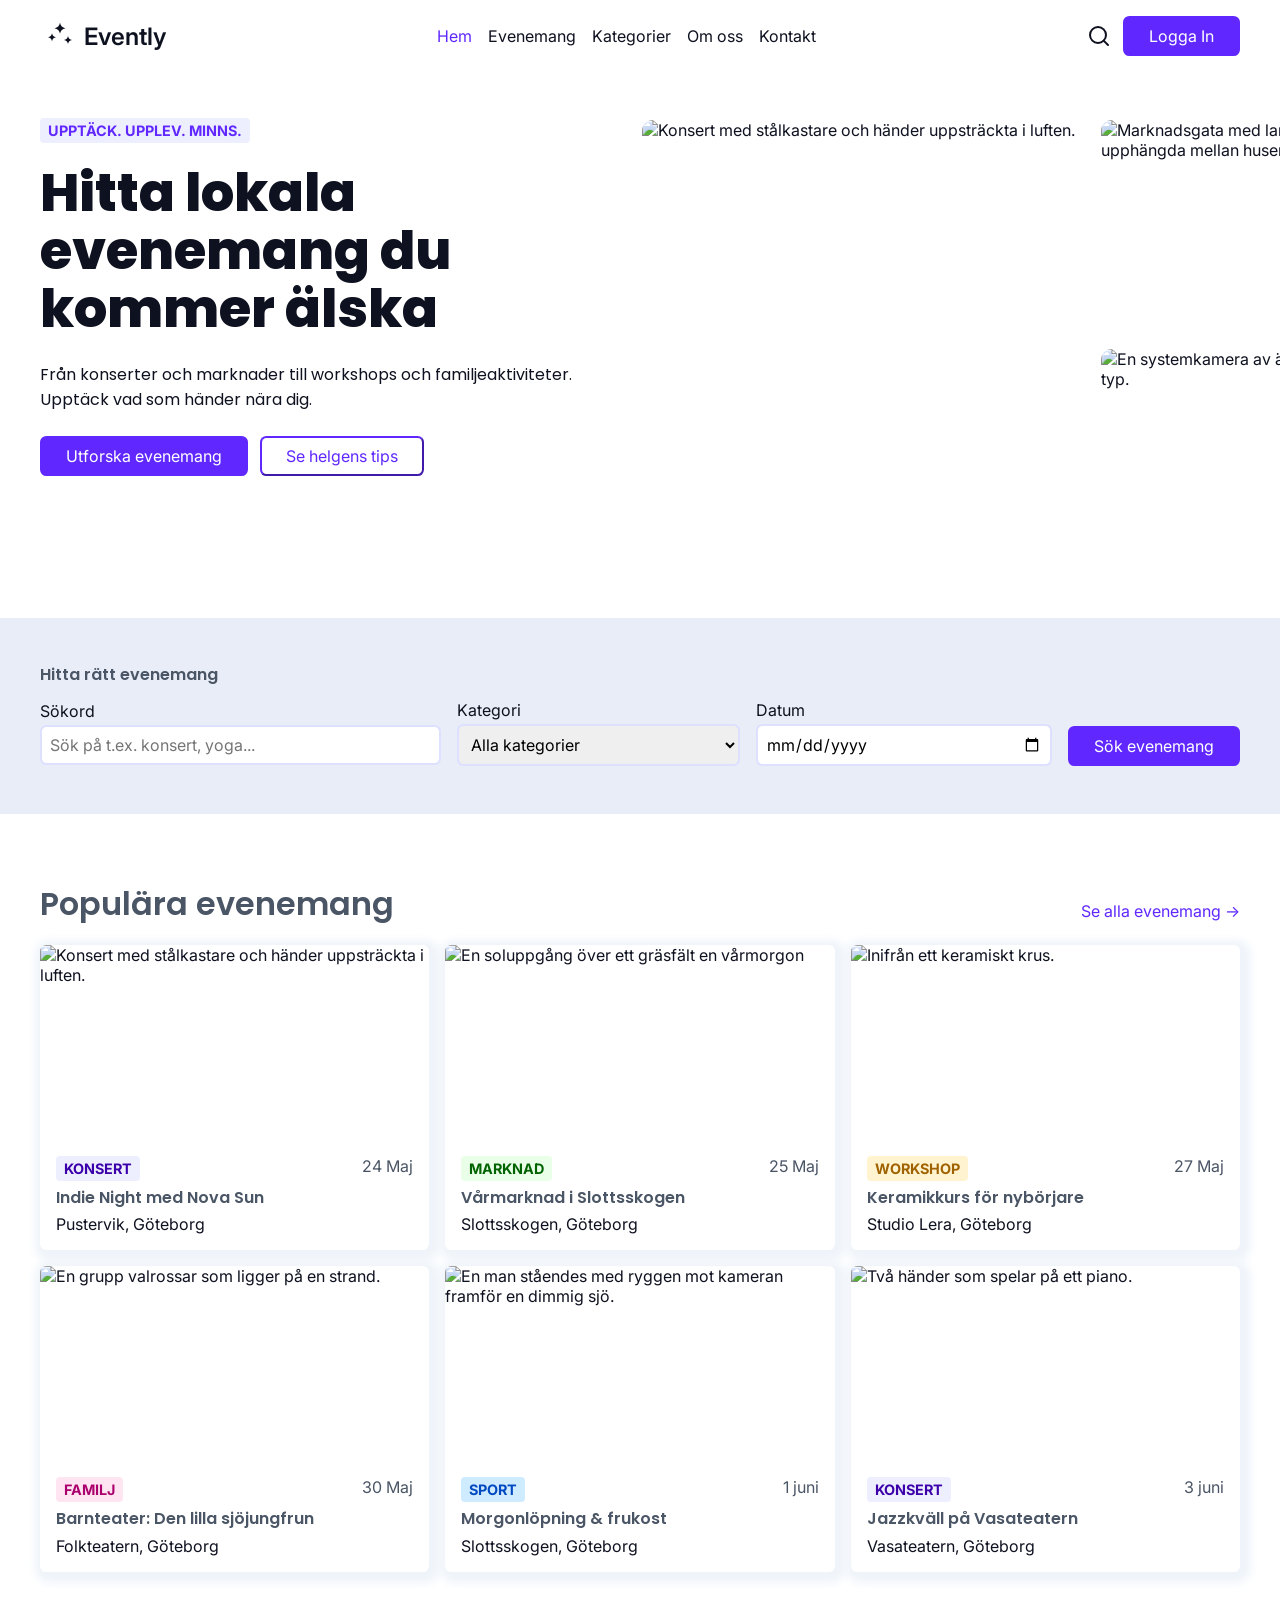
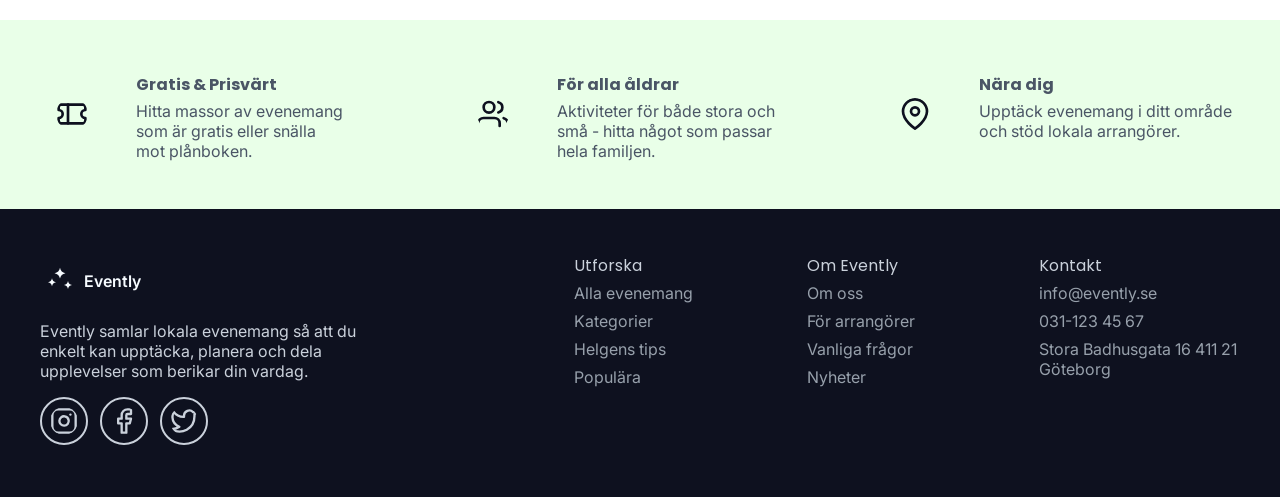
==== commit 1a46f0ff: "Fix: Moved like button elements to get a more logical tab-order" ====
--- a/index.html
+++ b/index.html
@@ -234,29 +234,6 @@
                 alt="Konsert med stålkastare och händer uppsträckta i luften."
                 class="grid-section__card-image"
               />
-              <button
-                type="button"
-                class="grid-section__heart-button"
-                aria-label="Spara evenemang"
-                aria-pressed="false"
-              >
-                <svg
-                  class="grid-section__heart"
-                  width="20"
-                  height="20"
-                  viewBox="0 0 24 24"
-                  fill="none"
-                  stroke="currentColor"
-                  stroke-width="2"
-                  stroke-linecap="round"
-                  stroke-linejoin="round"
-                  aria-hidden="true"
-                >
-                  <path
-                    d="M20.84 4.61a5.5 5.5 0 0 0-7.78 0L12 5.67l-1.06-1.06a5.5 5.5 0 0 0-7.78 7.78l1.06 1.06L12 21.23l7.78-7.78 1.06-1.06a5.5 5.5 0 0 0 0-7.78z"
-                  ></path>
-                </svg>
-              </button>
             </div>
             <div class="grid-section__text">
               <div class="grid-section__info-row">
@@ -265,9 +242,36 @@
                   ><time datetime="2026-05-24">24 Maj</time></span
                 >
               </div>
-              <h3 class="grid-section__card-title">Indie Night med Nova Sun</h3>
+              <a href="" class="grid-section__card-link">
+                <h3 class="grid-section__card-title">
+                  Indie Night med Nova Sun
+                </h3>
+              </a>
               <p class="grid-section__card-location">Pustervik, Göteborg</p>
             </div>
+            <button
+              type="button"
+              class="grid-section__heart-button"
+              aria-label="Spara evenemang"
+              aria-pressed="false"
+            >
+              <svg
+                class="grid-section__heart"
+                width="20"
+                height="20"
+                viewBox="0 0 24 24"
+                fill="none"
+                stroke="currentColor"
+                stroke-width="2"
+                stroke-linecap="round"
+                stroke-linejoin="round"
+                aria-hidden="true"
+              >
+                <path
+                  d="M20.84 4.61a5.5 5.5 0 0 0-7.78 0L12 5.67l-1.06-1.06a5.5 5.5 0 0 0-7.78 7.78l1.06 1.06L12 21.23l7.78-7.78 1.06-1.06a5.5 5.5 0 0 0 0-7.78z"
+                ></path>
+              </svg>
+            </button>
           </article>
 
           <article class="grid-section__card">
@@ -277,29 +281,6 @@
                 alt="En soluppgång över ett gräsfält en vårmorgon"
                 class="grid-section__card-image"
               />
-              <button
-                type="button"
-                class="grid-section__heart-button"
-                aria-label="Spara evenemang"
-                aria-pressed="false"
-              >
-                <svg
-                  class="grid-section__heart"
-                  width="20"
-                  height="20"
-                  viewBox="0 0 24 24"
-                  fill="none"
-                  stroke="currentColor"
-                  stroke-width="2"
-                  stroke-linecap="round"
-                  stroke-linejoin="round"
-                  aria-hidden="true"
-                >
-                  <path
-                    d="M20.84 4.61a5.5 5.5 0 0 0-7.78 0L12 5.67l-1.06-1.06a5.5 5.5 0 0 0-7.78 7.78l1.06 1.06L12 21.23l7.78-7.78 1.06-1.06a5.5 5.5 0 0 0 0-7.78z"
-                  ></path>
-                </svg>
-              </button>
             </div>
             <div class="grid-section__text">
               <div class="grid-section__info-row">
@@ -308,11 +289,36 @@
                   ><time datetime="2026-05-25">25 Maj</time></span
                 >
               </div>
-              <h3 class="grid-section__card-title">
-                Vårmarknad i Slottsskogen
-              </h3>
+              <a href="" class="grid-section__card-link">
+                <h3 class="grid-section__card-title">
+                  Vårmarknad i Slottsskogen
+                </h3>
+              </a>
               <p class="grid-section__card-location">Slottsskogen, Göteborg</p>
             </div>
+            <button
+              type="button"
+              class="grid-section__heart-button"
+              aria-label="Spara evenemang"
+              aria-pressed="false"
+            >
+              <svg
+                class="grid-section__heart"
+                width="20"
+                height="20"
+                viewBox="0 0 24 24"
+                fill="none"
+                stroke="currentColor"
+                stroke-width="2"
+                stroke-linecap="round"
+                stroke-linejoin="round"
+                aria-hidden="true"
+              >
+                <path
+                  d="M20.84 4.61a5.5 5.5 0 0 0-7.78 0L12 5.67l-1.06-1.06a5.5 5.5 0 0 0-7.78 7.78l1.06 1.06L12 21.23l7.78-7.78 1.06-1.06a5.5 5.5 0 0 0 0-7.78z"
+                ></path>
+              </svg>
+            </button>
           </article>
 
           <article class="grid-section__card">
@@ -322,29 +328,6 @@
                 alt="Inifrån ett keramiskt krus."
                 class="grid-section__card-image"
               />
-              <button
-                type="button"
-                class="grid-section__heart-button"
-                aria-label="Spara evenemang"
-                aria-pressed="false"
-              >
-                <svg
-                  class="grid-section__heart"
-                  width="20"
-                  height="20"
-                  viewBox="0 0 24 24"
-                  fill="none"
-                  stroke="currentColor"
-                  stroke-width="2"
-                  stroke-linecap="round"
-                  stroke-linejoin="round"
-                  aria-hidden="true"
-                >
-                  <path
-                    d="M20.84 4.61a5.5 5.5 0 0 0-7.78 0L12 5.67l-1.06-1.06a5.5 5.5 0 0 0-7.78 7.78l1.06 1.06L12 21.23l7.78-7.78 1.06-1.06a5.5 5.5 0 0 0 0-7.78z"
-                  ></path>
-                </svg>
-              </button>
             </div>
             <div class="grid-section__text">
               <div class="grid-section__info-row">
@@ -353,11 +336,36 @@
                   ><time datetime="2026-05-27">27 Maj</time></span
                 >
               </div>
-              <h3 class="grid-section__card-title">
-                Keramikkurs för nybörjare
-              </h3>
+              <a href="" class="grid-section__card-link">
+                <h3 class="grid-section__card-title">
+                  Keramikkurs för nybörjare
+                </h3>
+              </a>
               <p class="grid-section__card-location">Studio Lera, Göteborg</p>
             </div>
+            <button
+              type="button"
+              class="grid-section__heart-button"
+              aria-label="Spara evenemang"
+              aria-pressed="false"
+            >
+              <svg
+                class="grid-section__heart"
+                width="20"
+                height="20"
+                viewBox="0 0 24 24"
+                fill="none"
+                stroke="currentColor"
+                stroke-width="2"
+                stroke-linecap="round"
+                stroke-linejoin="round"
+                aria-hidden="true"
+              >
+                <path
+                  d="M20.84 4.61a5.5 5.5 0 0 0-7.78 0L12 5.67l-1.06-1.06a5.5 5.5 0 0 0-7.78 7.78l1.06 1.06L12 21.23l7.78-7.78 1.06-1.06a5.5 5.5 0 0 0 0-7.78z"
+                ></path>
+              </svg>
+            </button>
           </article>
 
           <article class="grid-section__card">
@@ -367,29 +375,6 @@
                 alt="En grupp valrossar som ligger på en strand."
                 class="grid-section__card-image"
               />
-              <button
-                type="button"
-                class="grid-section__heart-button"
-                aria-label="Spara evenemang"
-                aria-pressed="false"
-              >
-                <svg
-                  class="grid-section__heart"
-                  width="20"
-                  height="20"
-                  viewBox="0 0 24 24"
-                  fill="none"
-                  stroke="currentColor"
-                  stroke-width="2"
-                  stroke-linecap="round"
-                  stroke-linejoin="round"
-                  aria-hidden="true"
-                >
-                  <path
-                    d="M20.84 4.61a5.5 5.5 0 0 0-7.78 0L12 5.67l-1.06-1.06a5.5 5.5 0 0 0-7.78 7.78l1.06 1.06L12 21.23l7.78-7.78 1.06-1.06a5.5 5.5 0 0 0 0-7.78z"
-                  ></path>
-                </svg>
-              </button>
             </div>
             <div class="grid-section__text">
               <div class="grid-section__info-row">
@@ -398,11 +383,36 @@
                   ><time datetime="2026-05-30">30 Maj</time></span
                 >
               </div>
-              <h3 class="grid-section__card-title">
-                Barnteater: Den lilla sjöjungfrun
-              </h3>
+              <a href="" class="grid-section__card-link">
+                <h3 class="grid-section__card-title">
+                  Barnteater: Den lilla sjöjungfrun
+                </h3>
+              </a>
               <p class="grid-section__card-location">Folkteatern, Göteborg</p>
             </div>
+            <button
+              type="button"
+              class="grid-section__heart-button"
+              aria-label="Spara evenemang"
+              aria-pressed="false"
+            >
+              <svg
+                class="grid-section__heart"
+                width="20"
+                height="20"
+                viewBox="0 0 24 24"
+                fill="none"
+                stroke="currentColor"
+                stroke-width="2"
+                stroke-linecap="round"
+                stroke-linejoin="round"
+                aria-hidden="true"
+              >
+                <path
+                  d="M20.84 4.61a5.5 5.5 0 0 0-7.78 0L12 5.67l-1.06-1.06a5.5 5.5 0 0 0-7.78 7.78l1.06 1.06L12 21.23l7.78-7.78 1.06-1.06a5.5 5.5 0 0 0 0-7.78z"
+                ></path>
+              </svg>
+            </button>
           </article>
 
           <article class="grid-section__card">
@@ -412,29 +422,6 @@
                 alt="En man ståendes med ryggen mot kameran framför en dimmig sjö."
                 class="grid-section__card-image"
               />
-              <button
-                type="button"
-                class="grid-section__heart-button"
-                aria-label="Spara evenemang"
-                aria-pressed="false"
-              >
-                <svg
-                  class="grid-section__heart"
-                  width="20"
-                  height="20"
-                  viewBox="0 0 24 24"
-                  fill="none"
-                  stroke="currentColor"
-                  stroke-width="2"
-                  stroke-linecap="round"
-                  stroke-linejoin="round"
-                  aria-hidden="true"
-                >
-                  <path
-                    d="M20.84 4.61a5.5 5.5 0 0 0-7.78 0L12 5.67l-1.06-1.06a5.5 5.5 0 0 0-7.78 7.78l1.06 1.06L12 21.23l7.78-7.78 1.06-1.06a5.5 5.5 0 0 0 0-7.78z"
-                  ></path>
-                </svg>
-              </button>
             </div>
             <div class="grid-section__text">
               <div class="grid-section__info-row">
@@ -443,9 +430,36 @@
                   ><time datetime="2026-06-01">1 juni</time></span
                 >
               </div>
-              <h3 class="grid-section__card-title">Morgonlöpning & frukost</h3>
+              <a href="" class="grid-section__card-link">
+                <h3 class="grid-section__card-title">
+                  Morgonlöpning & frukost
+                </h3>
+              </a>
               <p class="grid-section__card-location">Slottsskogen, Göteborg</p>
             </div>
+            <button
+              type="button"
+              class="grid-section__heart-button"
+              aria-label="Spara evenemang"
+              aria-pressed="false"
+            >
+              <svg
+                class="grid-section__heart"
+                width="20"
+                height="20"
+                viewBox="0 0 24 24"
+                fill="none"
+                stroke="currentColor"
+                stroke-width="2"
+                stroke-linecap="round"
+                stroke-linejoin="round"
+                aria-hidden="true"
+              >
+                <path
+                  d="M20.84 4.61a5.5 5.5 0 0 0-7.78 0L12 5.67l-1.06-1.06a5.5 5.5 0 0 0-7.78 7.78l1.06 1.06L12 21.23l7.78-7.78 1.06-1.06a5.5 5.5 0 0 0 0-7.78z"
+                ></path>
+              </svg>
+            </button>
           </article>
           <article class="grid-section__card">
             <div class="grid-section__card-top">
@@ -454,29 +468,6 @@
                 alt="Två händer som spelar på ett piano."
                 class="grid-section__card-image"
               />
-              <button
-                type="button"
-                class="grid-section__heart-button"
-                aria-label="Spara evenemang"
-                aria-pressed="false"
-              >
-                <svg
-                  class="grid-section__heart"
-                  width="20"
-                  height="20"
-                  viewBox="0 0 24 24"
-                  fill="none"
-                  stroke="currentColor"
-                  stroke-width="2"
-                  stroke-linecap="round"
-                  stroke-linejoin="round"
-                  aria-hidden="true"
-                >
-                  <path
-                    d="M20.84 4.61a5.5 5.5 0 0 0-7.78 0L12 5.67l-1.06-1.06a5.5 5.5 0 0 0-7.78 7.78l1.06 1.06L12 21.23l7.78-7.78 1.06-1.06a5.5 5.5 0 0 0 0-7.78z"
-                  ></path>
-                </svg>
-              </button>
             </div>
             <div class="grid-section__text">
               <div class="grid-section__info-row">
@@ -485,9 +476,36 @@
                   ><time datetime="2026-06-03">3 juni</time></span
                 >
               </div>
-              <h3 class="grid-section__card-title">Jazzkväll på Vasateatern</h3>
+              <a href="" class="grid-section__card-link">
+                <h3 class="grid-section__card-title">
+                  Jazzkväll på Vasateatern
+                </h3>
+              </a>
               <p class="grid-section__card-location">Vasateatern, Göteborg</p>
             </div>
+            <button
+              type="button"
+              class="grid-section__heart-button"
+              aria-label="Spara evenemang"
+              aria-pressed="false"
+            >
+              <svg
+                class="grid-section__heart"
+                width="20"
+                height="20"
+                viewBox="0 0 24 24"
+                fill="none"
+                stroke="currentColor"
+                stroke-width="2"
+                stroke-linecap="round"
+                stroke-linejoin="round"
+                aria-hidden="true"
+              >
+                <path
+                  d="M20.84 4.61a5.5 5.5 0 0 0-7.78 0L12 5.67l-1.06-1.06a5.5 5.5 0 0 0-7.78 7.78l1.06 1.06L12 21.23l7.78-7.78 1.06-1.06a5.5 5.5 0 0 0 0-7.78z"
+                ></path>
+              </svg>
+            </button>
           </article>
         </div>
       </section>
--- a/style.css
+++ b/style.css
@@ -671,6 +671,13 @@
   }
 }
 
+.grid-section__card-link::after {
+  content: "";
+  position: absolute;
+  inset: 0;
+  z-index: 1;
+}
+
 .sales-bar {
   background-color: var(--color-sales);
   padding-block: var(--spacing-7);
@@ -738,7 +745,7 @@
     flex-direction: column;
     gap: var(--spacing-2);
 
-    h3 {
+    h2 {
       color: var(--gray-300);
     }
 
